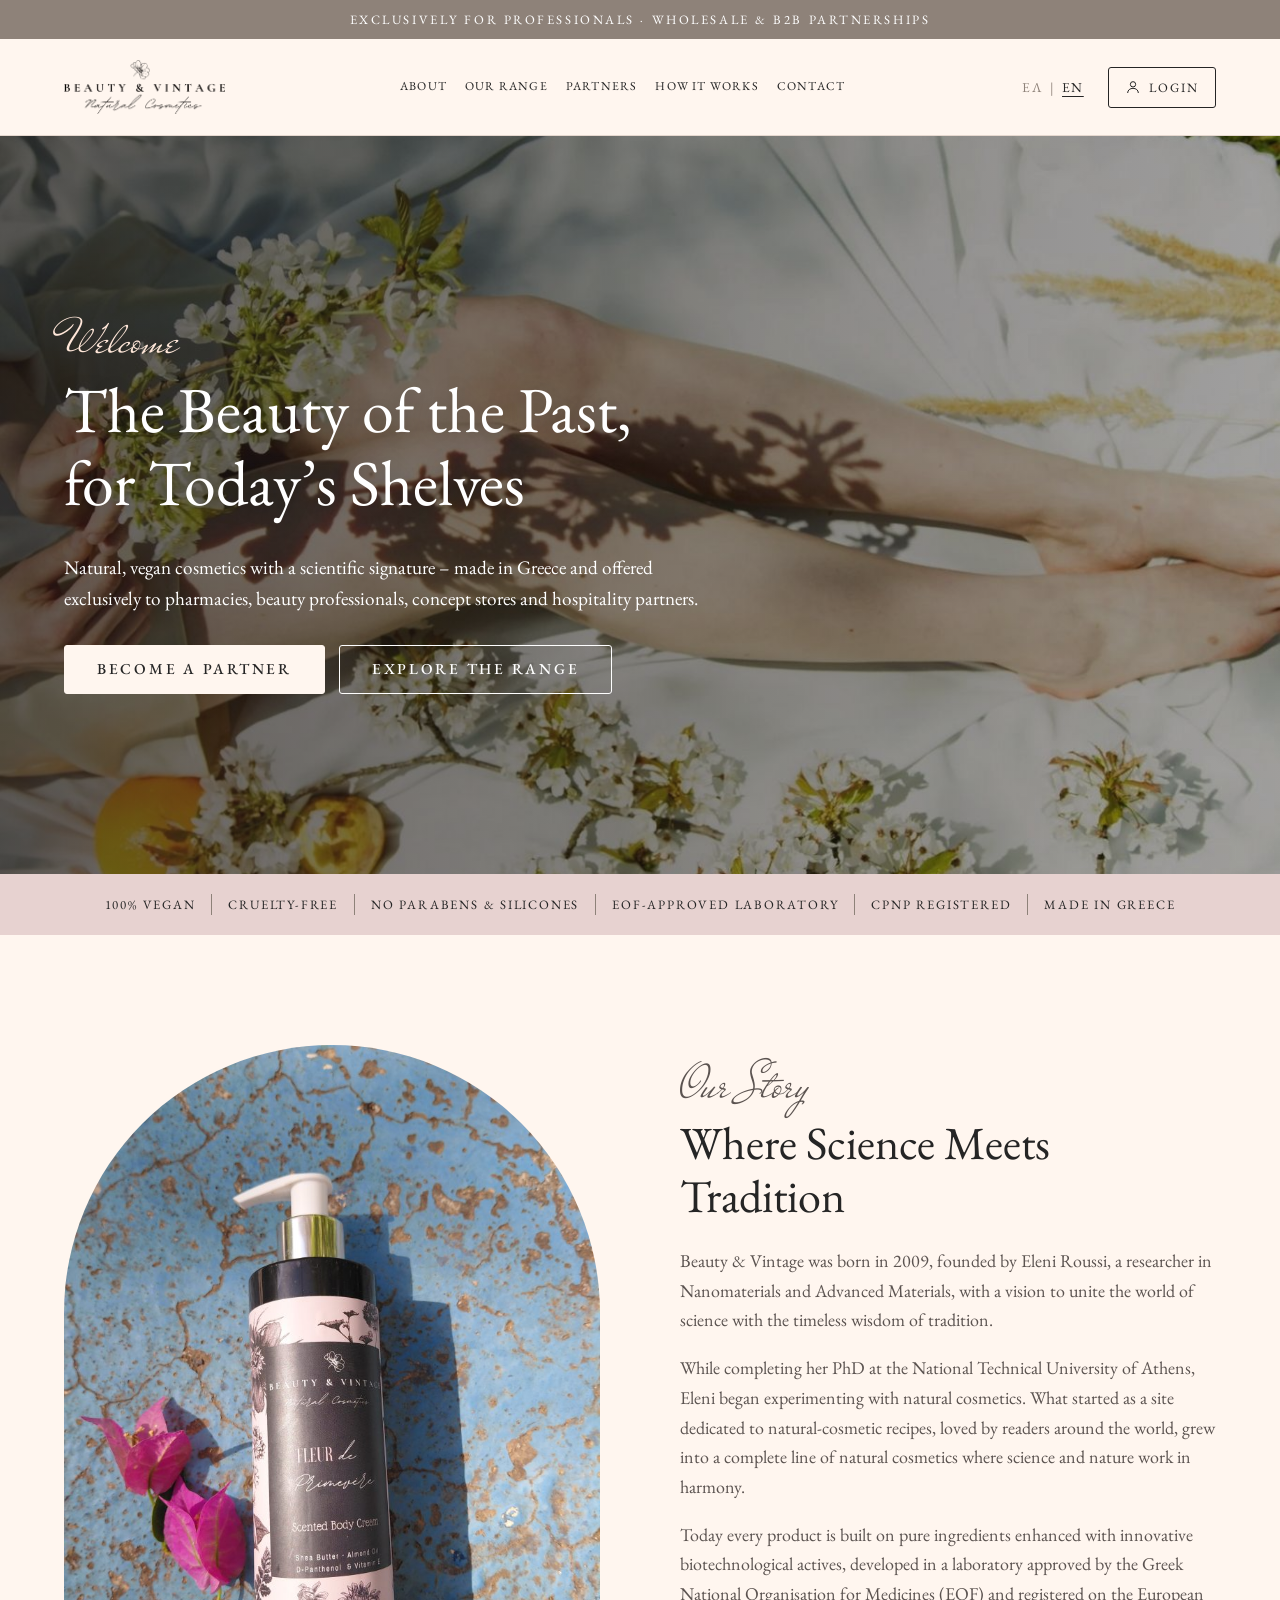
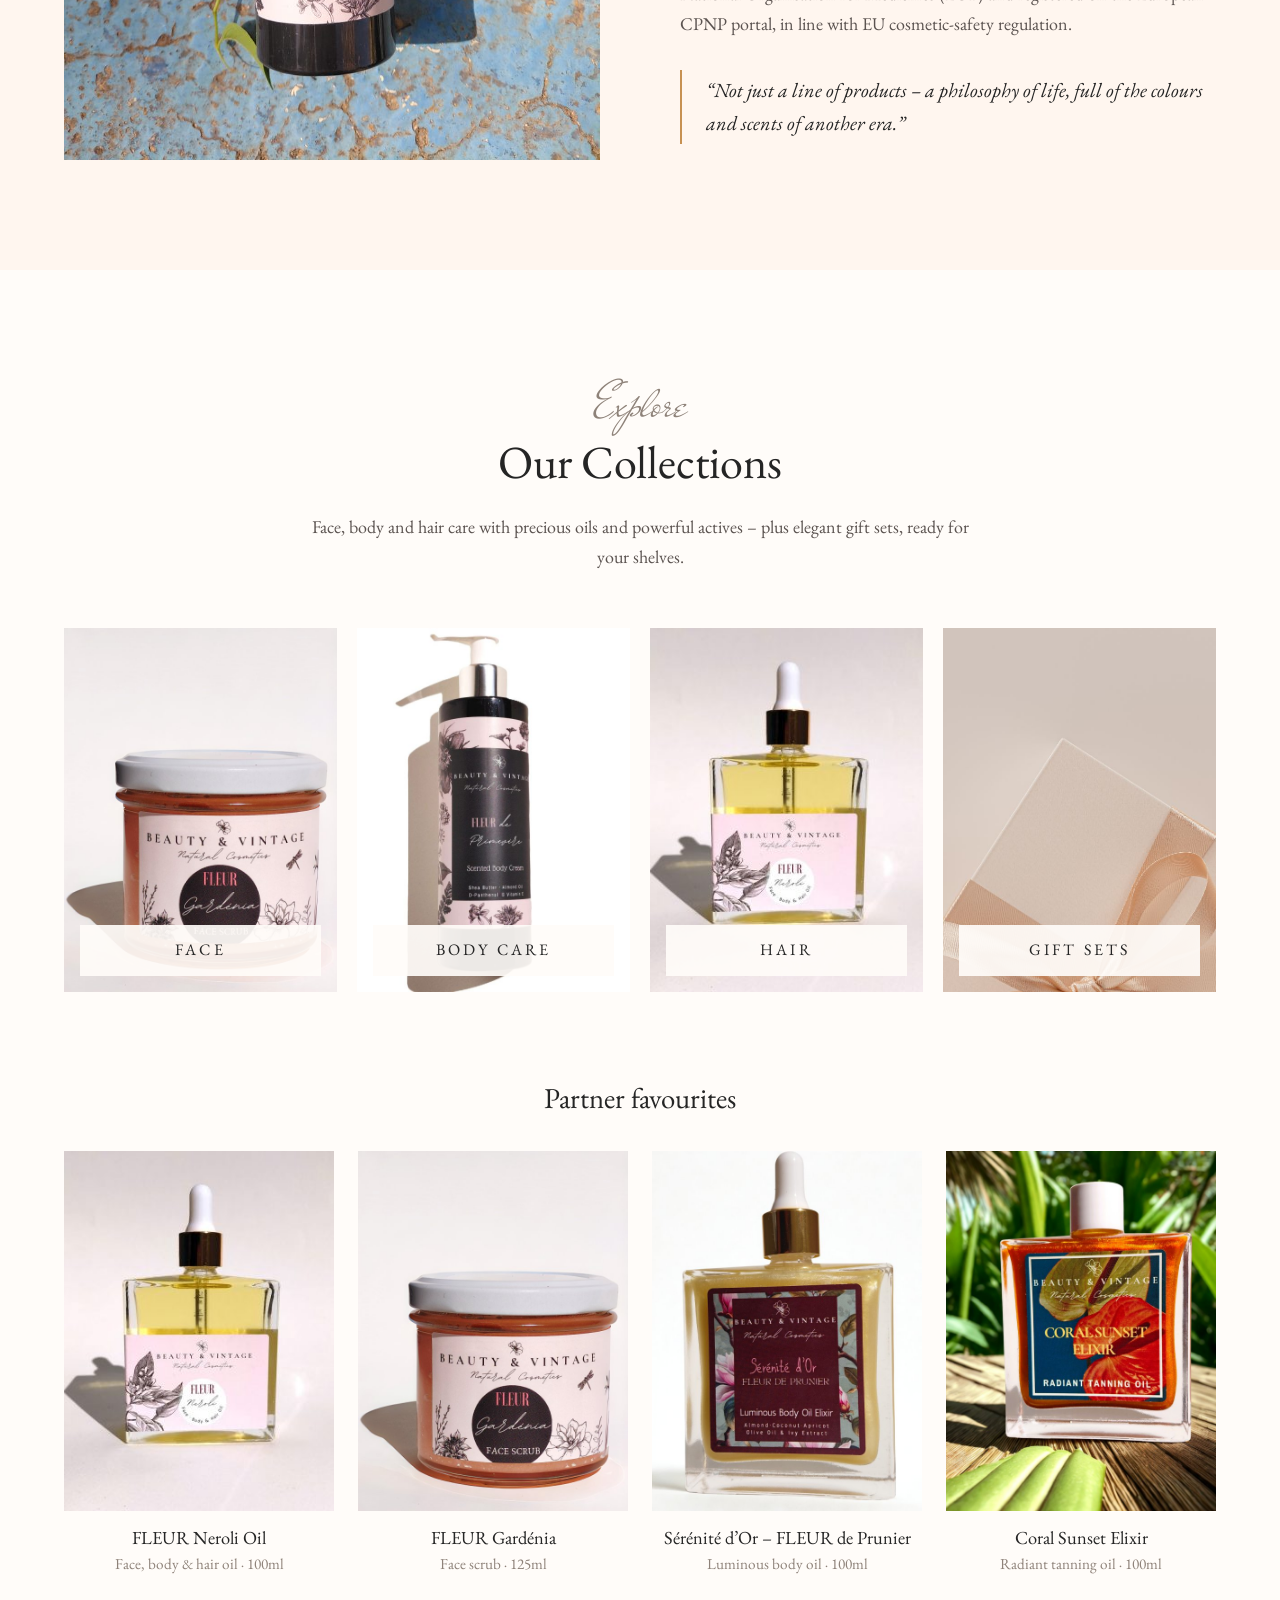
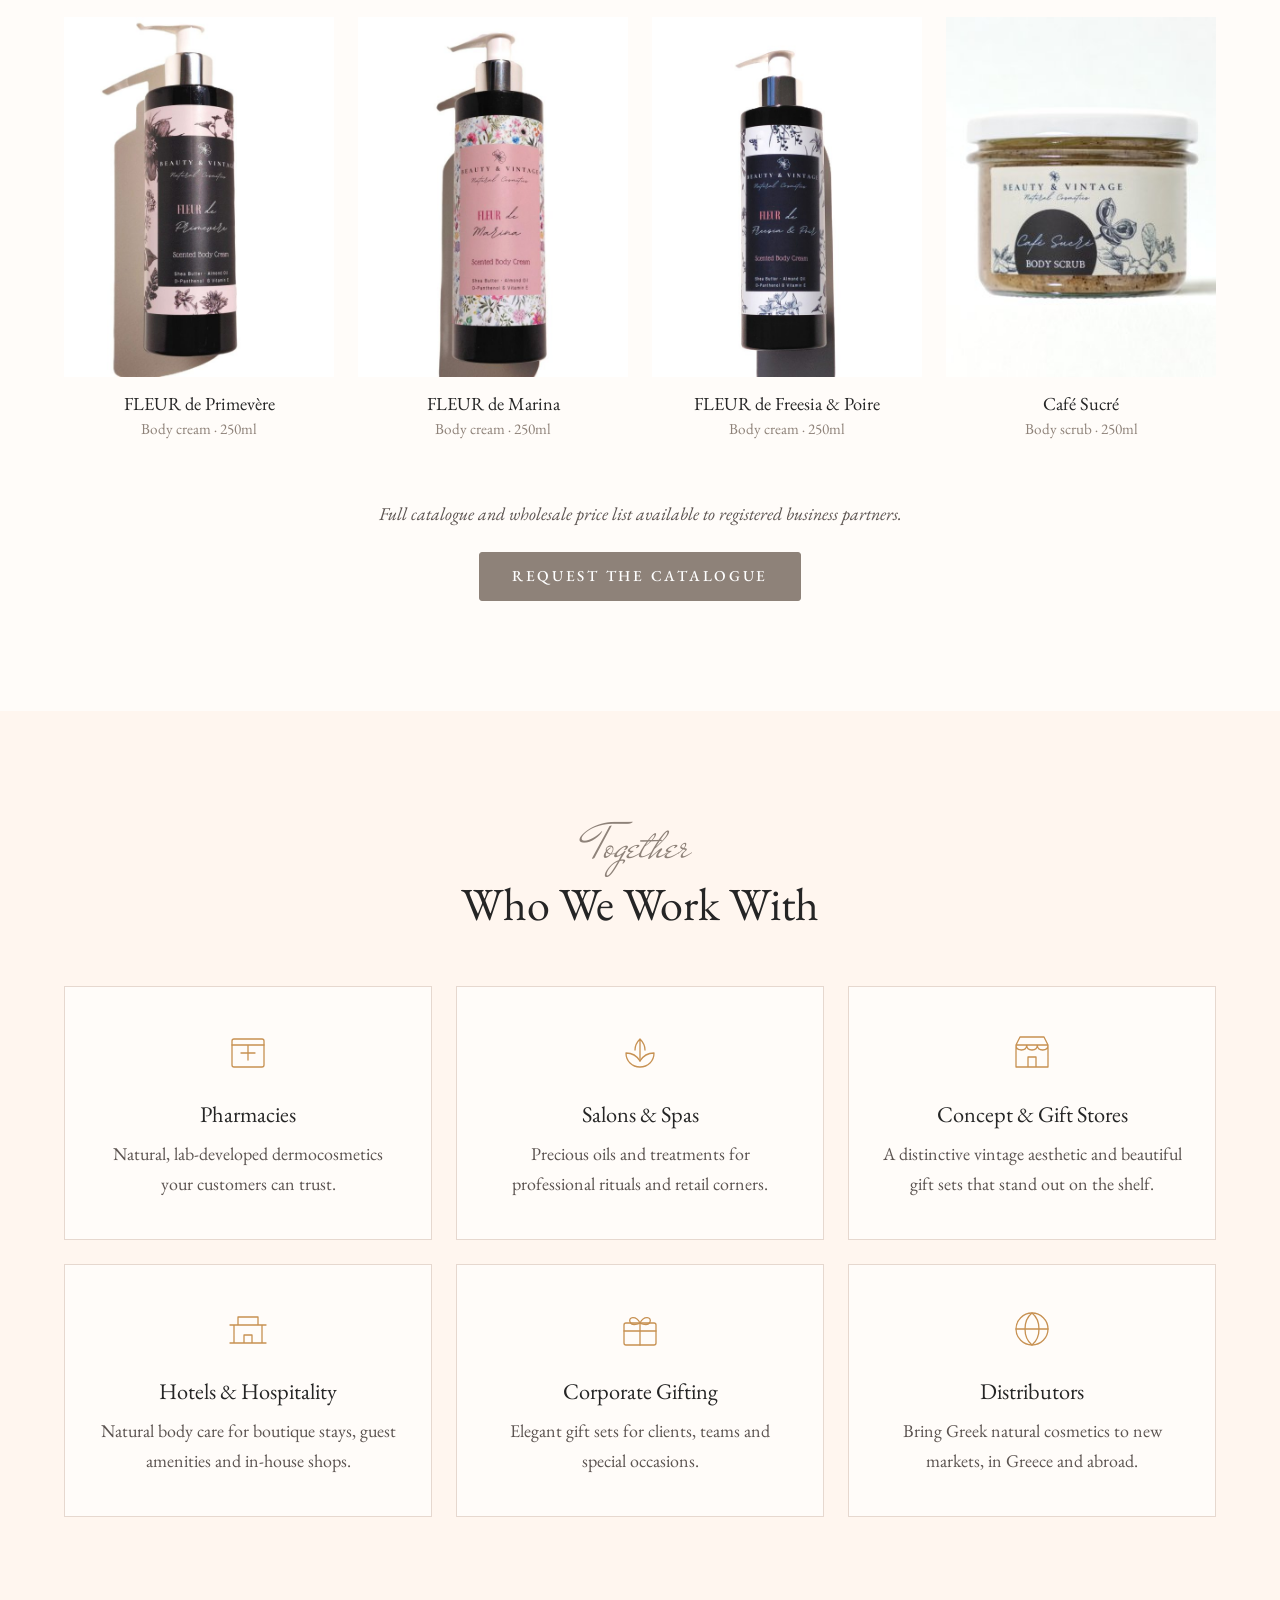
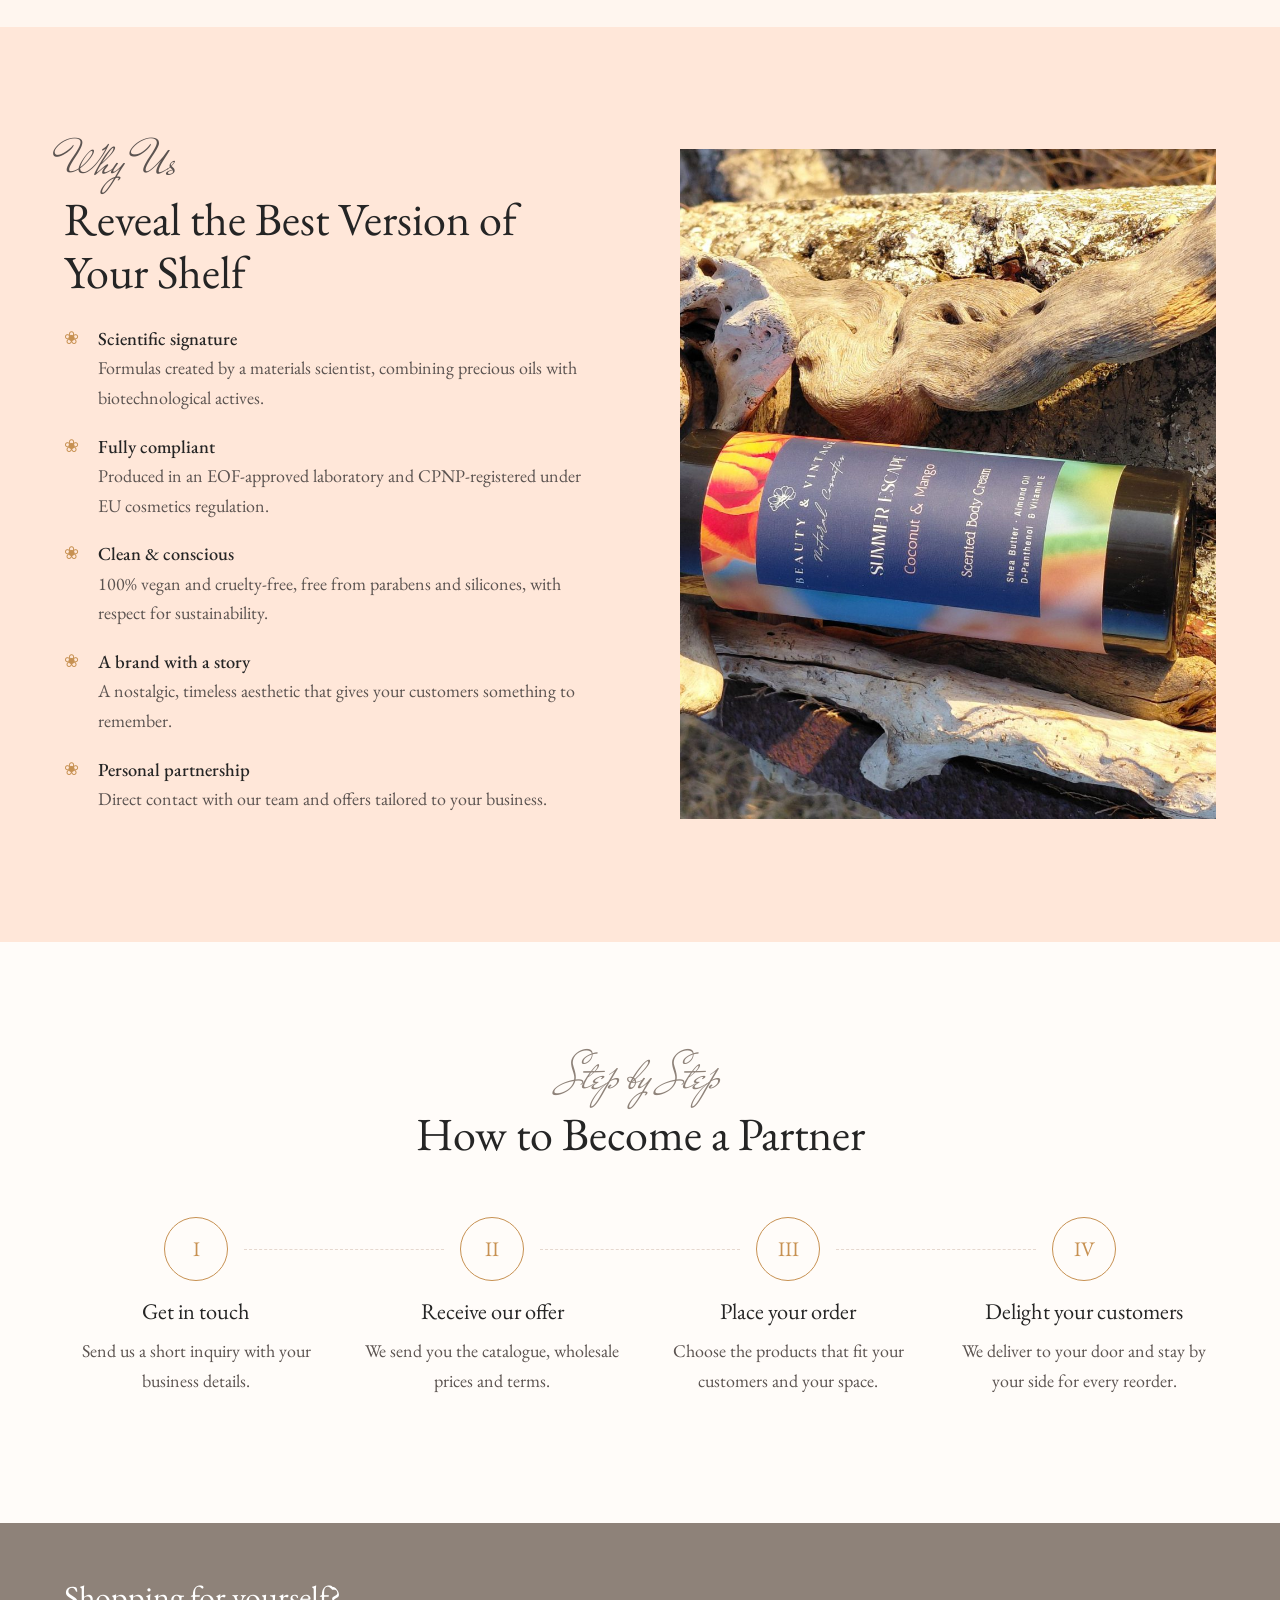
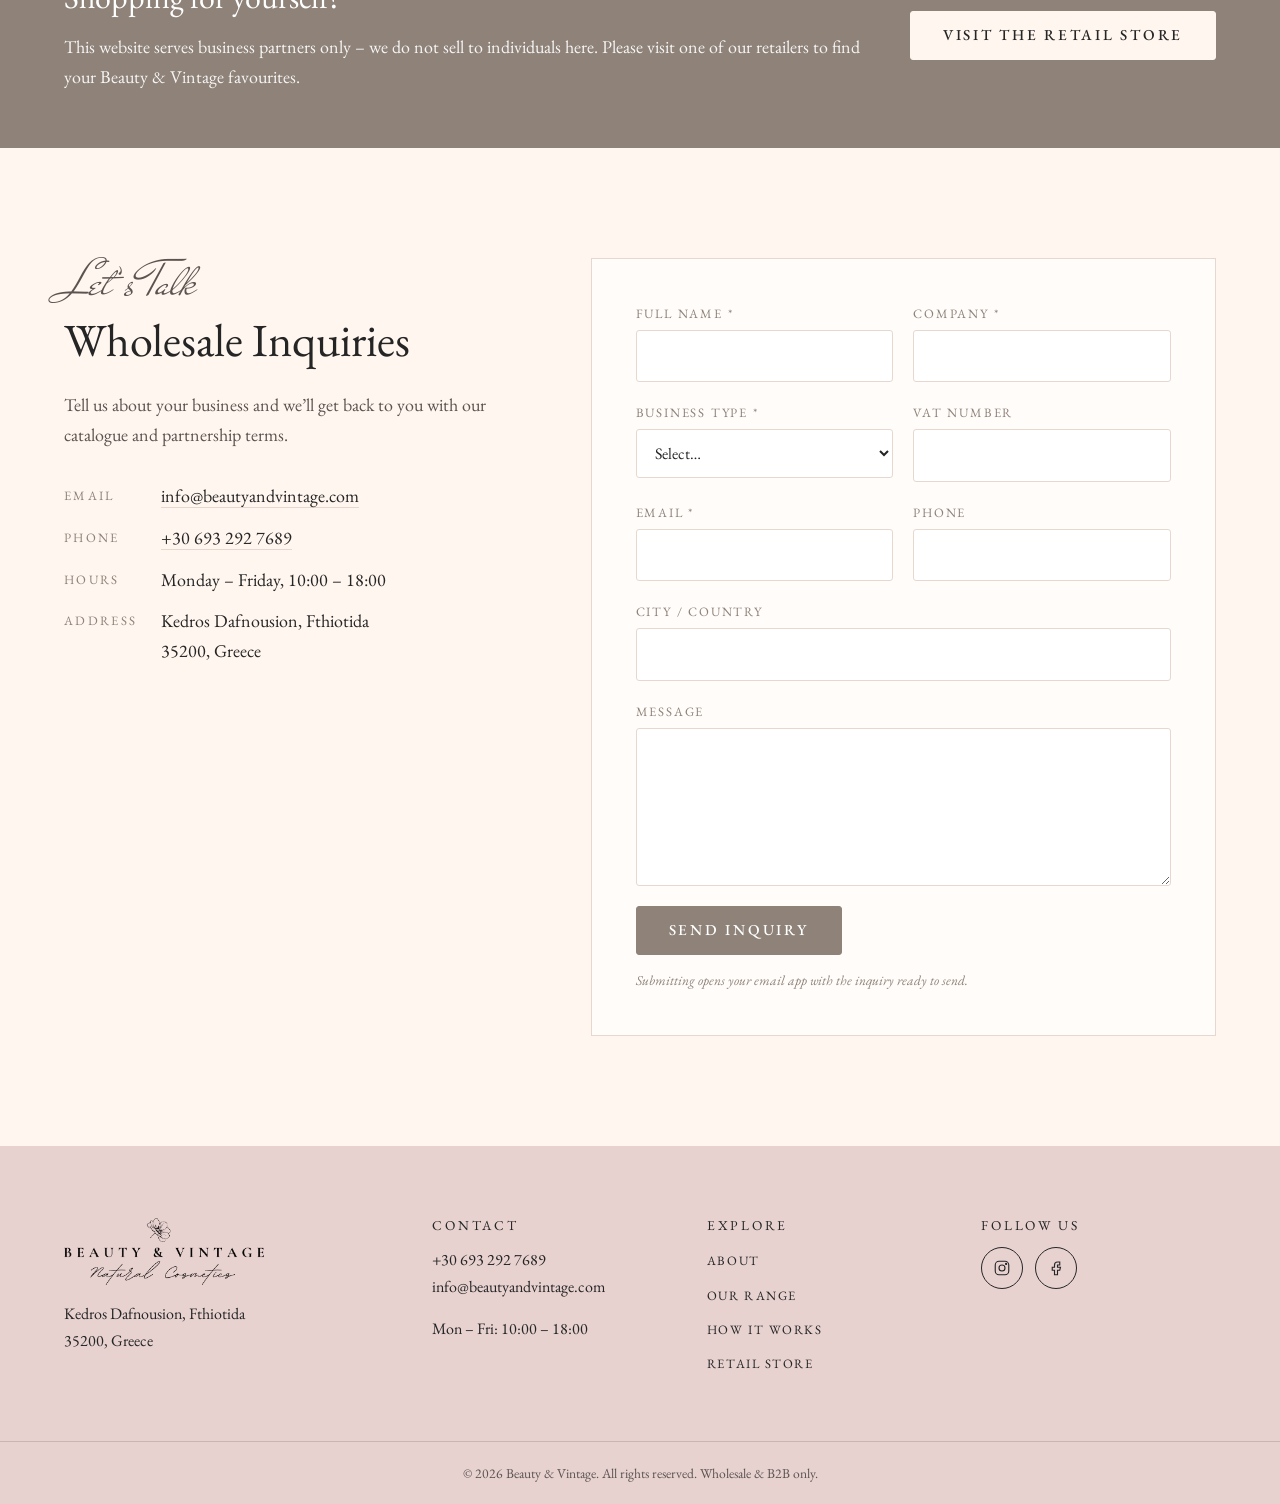
==== index.html @ 72f3f2eb "initial commit" ====
<!doctype html>
<html lang="en">
<head>
  <meta charset="utf-8">
  <meta name="viewport" content="width=device-width, initial-scale=1">
  <title>Beauty &amp; Vintage | Wholesale Natural Cosmetics</title>
  <meta name="description" content="Beauty & Vintage – natural, vegan cosmetics with a scientific signature, made in Greece. Wholesale and B2B partnerships for pharmacies, salons, spas, concept stores and hotels.">
  <meta property="og:title" content="Beauty & Vintage | Wholesale Natural Cosmetics">
  <meta property="og:description" content="Natural, vegan cosmetics made in Greece. Wholesale & B2B partnerships only.">
  <meta property="og:image" content="assets/img/hero.jpg">
  <meta property="og:type" content="website">
  <link rel="icon" type="image/png" href="assets/img/favicon.png">
  <link rel="preconnect" href="https://fonts.googleapis.com">
  <link rel="preconnect" href="https://fonts.gstatic.com" crossorigin>
  <link href="https://fonts.googleapis.com/css2?family=EB+Garamond:ital,wght@0,400..800;1,400..800&family=Mr+De+Haviland&display=swap" rel="stylesheet">
  <link rel="stylesheet" href="assets/css/style.css">
</head>
<body>

  <!-- Announcement bar -->
  <div class="topbar">
    <span lang="en">Exclusively for professionals &middot; Wholesale &amp; B2B partnerships</span>
    <span lang="el">Αποκλειστικά για επαγγελματίες &middot; Χονδρική &amp; B2B συνεργασίες</span>
  </div>

  <!-- Header -->
  <header class="header" id="top">
    <div class="header__inner container">
      <button class="nav-toggle" aria-label="Menu" aria-expanded="false" aria-controls="nav">
        <span></span><span></span><span></span>
      </button>

      <nav class="nav" id="nav">
        <a href="#about"><span lang="en">About</span><span lang="el">Η εταιρία</span></a>
        <a href="#range"><span lang="en">Our range</span><span lang="el">Προϊόντα</span></a>
        <a href="#partners"><span lang="en">Partners</span><span lang="el">Συνεργάτες</span></a>
        <a href="#how"><span lang="en">How it works</span><span lang="el">Διαδικασία</span></a>
        <a href="#contact"><span lang="en">Contact</span><span lang="el">Επικοινωνία</span></a>
      </nav>

      <a href="#top" class="logo" aria-label="Beauty &amp; Vintage – home">
        <img src="assets/img/logo.png" alt="Beauty &amp; Vintage – Natural Cosmetics" width="1314" height="441">
      </a>

      <div class="header__actions">
        <div class="lang-switch" role="group" aria-label="Language">
          <button type="button" data-set-lang="el">ΕΛ</button>
          <span aria-hidden="true">|</span>
          <button type="button" data-set-lang="en">EN</button>
        </div>
        <button type="button" class="login-btn" data-open-login>
          <svg viewBox="0 0 24 24" aria-hidden="true"><circle cx="12" cy="8" r="4"/><path d="M4 21c0-4.4 3.6-7 8-7s8 2.6 8 7"/></svg>
          <span lang="en">Login</span><span lang="el">Σύνδεση</span>
        </button>
      </div>
    </div>
  </header>

  <main>

    <!-- Hero -->
    <section class="hero">
      <div class="hero__content container">
        <p class="script">Welcome</p>
        <h1>
          <span lang="en">The Beauty of the Past,<br>for Today&rsquo;s Shelves</span>
          <span lang="el">Η Ομορφιά του Παρελθόντος<br>στα Ράφια του Σήμερα</span>
        </h1>
        <p class="hero__lead">
          <span lang="en">Natural, vegan cosmetics with a scientific signature &ndash; made in Greece and offered exclusively to pharmacies, beauty professionals, concept stores and hospitality partners.</span>
          <span lang="el">Φυσικά, vegan καλλυντικά με επιστημονική υπογραφή &ndash; φτιαγμένα στην Ελλάδα και διαθέσιμα αποκλειστικά σε φαρμακεία, επαγγελματίες ομορφιάς, concept stores και ξενοδοχειακές μονάδες.</span>
        </p>
        <div class="hero__ctas">
          <a href="#contact" class="btn btn--light"><span lang="en">Become a partner</span><span lang="el">Γίνετε συνεργάτης</span></a>
          <a href="#range" class="btn btn--ghost-light"><span lang="en">Explore the range</span><span lang="el">Δείτε τη σειρά</span></a>
        </div>
      </div>
    </section>

    <!-- Values strip -->
    <section class="values" aria-label="Product values">
      <ul class="values__list container">
        <li><span lang="en">100% Vegan</span><span lang="el">100% Vegan</span></li>
        <li><span lang="en">Cruelty-free</span><span lang="el">Cruelty-free</span></li>
        <li><span lang="en">No parabens &amp; silicones</span><span lang="el">Χωρίς parabens &amp; σιλικόνες</span></li>
        <li><span lang="en">EOF-approved laboratory</span><span lang="el">Εργαστήριο εγκεκριμένο από τον ΕΟΦ</span></li>
        <li><span lang="en">CPNP registered</span><span lang="el">Καταχωρημένα στο CPNP</span></li>
        <li><span lang="en">Made in Greece</span><span lang="el">Made in Greece</span></li>
      </ul>
    </section>

    <!-- About -->
    <section class="about section" id="about">
      <div class="container split">
        <figure class="split__media arch">
          <img src="assets/img/lifestyle1.jpg" alt="Beauty &amp; Vintage products" loading="lazy" width="768" height="1024">
        </figure>
        <div class="split__text">
          <p class="script">Our Story</p>
          <h2>
            <span lang="en">Where Science Meets Tradition</span>
            <span lang="el">Εκεί που η Επιστήμη Συναντά την Παράδοση</span>
          </h2>
          <div lang="en">
            <p>Beauty &amp; Vintage was born in 2009, founded by Eleni Roussi, a researcher in Nanomaterials and Advanced Materials, with a vision to unite the world of science with the timeless wisdom of tradition.</p>
            <p>While completing her PhD at the National Technical University of Athens, Eleni began experimenting with natural cosmetics. What started as a site dedicated to natural-cosmetic recipes, loved by readers around the world, grew into a complete line of natural cosmetics where science and nature work in harmony.</p>
            <p>Today every product is built on pure ingredients enhanced with innovative biotechnological actives, developed in a laboratory approved by the Greek National Organisation for Medicines (EOF) and registered on the European CPNP portal, in line with EU cosmetic-safety regulation.</p>
          </div>
          <div lang="el">
            <p>Το Beauty and Vintage γεννήθηκε το 2009 από την Ελένη Ρούσση, ερευνήτρια στον τομέα των Νανοϋλικών και Προηγμένων Υλικών, με όραμα να ενώσει τον κόσμο της επιστήμης με τη διαχρονική σοφία της παράδοσης.</p>
            <p>Καθώς ολοκλήρωνε το διδακτορικό της στο Εθνικό Μετσόβιο Πολυτεχνείο, η Ελένη άρχισε να πειραματίζεται με την παρασκευή φυσικών καλλυντικών. Ένα site αφιερωμένο σε συνταγές φυσικών καλλυντικών, που αγαπήθηκε από κοινό σε όλο τον κόσμο, εξελίχθηκε σε μια ολοκληρωμένη σειρά όπου η επιστήμη και η φύση συνεργάζονται αρμονικά.</p>
            <p>Σήμερα κάθε προϊόν βασίζεται σε αγνά συστατικά, ενισχυμένα με καινοτόμα βιοτεχνολογικά ενεργά συστατικά, αναπτύσσεται σε εργαστήριο εγκεκριμένο από τον ΕΟΦ και είναι καταχωρημένο στην ευρωπαϊκή πλατφόρμα CPNP, σύμφωνα με την ευρωπαϊκή νομοθεσία για την ασφάλεια των καλλυντικών.</p>
          </div>
          <blockquote>
            <span lang="en">&ldquo;Not just a line of products &ndash; a philosophy of life, full of the colours and scents of another era.&rdquo;</span>
            <span lang="el">&laquo;Δεν είναι απλώς μια σειρά προϊόντων. Είναι μια φιλοσοφία ζωής, γεμάτη από χρώματα και αρώματα μιας άλλης εποχής.&raquo;</span>
          </blockquote>
        </div>
      </div>
    </section>

    <!-- Range -->
    <section class="range section section--tint" id="range">
      <div class="container">
        <header class="section__head">
          <p class="script">Explore</p>
          <h2><span lang="en">Our Collections</span><span lang="el">Οι Συλλογές μας</span></h2>
          <p><span lang="en">Face, body and hair care with precious oils and powerful actives &ndash; plus elegant gift sets, ready for your shelves.</span><span lang="el">Περιποίηση για πρόσωπο, σώμα και μαλλιά με πολύτιμα έλαια και ισχυρά ενεργά συστατικά &ndash; καθώς και κομψά σετ δώρου, έτοιμα για τα ράφια σας.</span></p>
        </header>

        <div class="cats">
          <article class="cat">
            <img src="assets/img/p-gardenia.jpg" alt="" loading="lazy" width="600" height="800">
            <div class="cat__label"><span lang="en">Face</span><span lang="el">Πρόσωπο</span></div>
          </article>
          <article class="cat">
            <img src="assets/img/p-primevere.jpg" alt="" loading="lazy" width="600" height="800">
            <div class="cat__label"><span lang="en">Body Care</span><span lang="el">Σώμα</span></div>
          </article>
          <article class="cat">
            <img src="assets/img/p-neroli.jpg" alt="" loading="lazy" width="300" height="400">
            <div class="cat__label"><span lang="en">Hair</span><span lang="el">Μαλλιά</span></div>
          </article>
          <article class="cat">
            <img src="assets/img/feature.jpg" alt="" loading="lazy" width="591" height="1063">
            <div class="cat__label"><span lang="en">Gift Sets</span><span lang="el">Σετ Δώρων</span></div>
          </article>
        </div>

        <h3 class="subhead"><span lang="en">Partner favourites</span><span lang="el">Αγαπημένα των συνεργατών μας</span></h3>
        <div class="products">
          <article class="product">
            <img src="assets/img/p-neroli.jpg" alt="FLEUR Neroli Oil" loading="lazy" width="300" height="400">
            <h4>FLEUR Neroli Oil</h4>
            <p><span lang="en">Face, body &amp; hair oil &middot; 100ml</span><span lang="el">Έλαιο προσώπου, σώματος &amp; μαλλιών &middot; 100ml</span></p>
          </article>
          <article class="product">
            <img src="assets/img/p-gardenia.jpg" alt="FLEUR Gardénia Face Scrub" loading="lazy" width="600" height="800">
            <h4>FLEUR Gardénia</h4>
            <p><span lang="en">Face scrub &middot; 125ml</span><span lang="el">Απολέπιση προσώπου &middot; 125ml</span></p>
          </article>
          <article class="product">
            <img src="assets/img/p-prunier.jpg" alt="Sérénité d’Or – FLEUR de Prunier Luminous Body Oil" loading="lazy" width="600" height="800">
            <h4>Sérénité d&rsquo;Or &ndash; FLEUR de Prunier</h4>
            <p><span lang="en">Luminous body oil &middot; 100ml</span><span lang="el">Λαδάκι λάμψης σώματος &middot; 100ml</span></p>
          </article>
          <article class="product">
            <img src="assets/img/p-coral.jpg" alt="Coral Sunset Elixir Radiant Tanning Oil" loading="lazy" width="600" height="800">
            <h4>Coral Sunset Elixir</h4>
            <p><span lang="en">Radiant tanning oil &middot; 100ml</span><span lang="el">Λάδι μαυρίσματος &middot; 100ml</span></p>
          </article>
          <article class="product">
            <img src="assets/img/p-primevere.jpg" alt="FLEUR de Primevère Body Cream" loading="lazy" width="600" height="800">
            <h4>FLEUR de Primevère</h4>
            <p><span lang="en">Body cream &middot; 250ml</span><span lang="el">Κρέμα σώματος &middot; 250ml</span></p>
          </article>
          <article class="product">
            <img src="assets/img/p-marina.jpg" alt="FLEUR de Marina Body Cream" loading="lazy" width="600" height="800">
            <h4>FLEUR de Marina</h4>
            <p><span lang="en">Body cream &middot; 250ml</span><span lang="el">Κρέμα σώματος &middot; 250ml</span></p>
          </article>
          <article class="product">
            <img src="assets/img/p-freesia.jpg" alt="FLEUR de Freesia &amp; Poire Body Cream" loading="lazy" width="600" height="800">
            <h4>FLEUR de Freesia &amp; Poire</h4>
            <p><span lang="en">Body cream &middot; 250ml</span><span lang="el">Κρέμα σώματος &middot; 250ml</span></p>
          </article>
          <article class="product">
            <img src="assets/img/p-cafe.jpg" alt="Café Sucré Body Scrub" loading="lazy" width="300" height="400">
            <h4>Café Sucré</h4>
            <p><span lang="en">Body scrub &middot; 250ml</span><span lang="el">Απολέπιση σώματος &middot; 250ml</span></p>
          </article>
        </div>
        <p class="range__note">
          <span lang="en">Full catalogue and wholesale price list available to registered business partners.</span>
          <span lang="el">Ο πλήρης κατάλογος και ο τιμοκατάλογος χονδρικής είναι διαθέσιμοι στους εγγεγραμμένους επαγγελματίες συνεργάτες.</span>
        </p>
        <div class="center"><a href="#contact" class="btn"><span lang="en">Request the catalogue</span><span lang="el">Ζητήστε τον κατάλογο</span></a></div>
      </div>
    </section>

    <!-- Partners -->
    <section class="partners section" id="partners">
      <div class="container">
        <header class="section__head">
          <p class="script">Together</p>
          <h2><span lang="en">Who We Work With</span><span lang="el">Με Ποιους Συνεργαζόμαστε</span></h2>
        </header>
        <div class="cards">
          <article class="card">
            <svg class="card__icon" viewBox="0 0 48 48" aria-hidden="true"><rect x="8" y="12" width="32" height="28" rx="2"/><path d="M24 19v14M17 26h14M8 18h32"/></svg>
            <h3><span lang="en">Pharmacies</span><span lang="el">Φαρμακεία</span></h3>
            <p><span lang="en">Natural, lab-developed dermocosmetics your customers can trust.</span><span lang="el">Φυσικά, εργαστηριακά ανεπτυγμένα καλλυντικά που εμπιστεύονται οι πελάτες σας.</span></p>
          </article>
          <article class="card">
            <svg class="card__icon" viewBox="0 0 48 48" aria-hidden="true"><path d="M24 40c-8 0-14-6-14-14 6 0 11 3 14 8 3-5 8-8 14-8 0 8-6 14-14 14z"/><path d="M24 34c0-8 0-14 0-22M24 12c-3 3-5 7-5 11M24 12c3 3 5 7 5 11"/></svg>
            <h3><span lang="en">Salons &amp; Spas</span><span lang="el">Κομμωτήρια &amp; Spa</span></h3>
            <p><span lang="en">Precious oils and treatments for professional rituals and retail corners.</span><span lang="el">Πολύτιμα έλαια και προϊόντα για επαγγελματικές θεραπείες και γωνιές λιανικής.</span></p>
          </article>
          <article class="card">
            <svg class="card__icon" viewBox="0 0 48 48" aria-hidden="true"><path d="M8 18l4-8h24l4 8M8 18h32v22H8zM8 18c0 3 2 5 5.3 5S18.7 21 18.7 18c0 3 2 5 5.3 5s5.3-2 5.3-5c0 3 2 5 5.4 5S40 21 40 18M20 40V30h8v10"/></svg>
            <h3><span lang="en">Concept &amp; Gift Stores</span><span lang="el">Concept &amp; Gift Stores</span></h3>
            <p><span lang="en">A distinctive vintage aesthetic and beautiful gift sets that stand out on the shelf.</span><span lang="el">Ξεχωριστή vintage αισθητική και όμορφα σετ δώρου που ξεχωρίζουν στο ράφι.</span></p>
          </article>
          <article class="card">
            <svg class="card__icon" viewBox="0 0 48 48" aria-hidden="true"><path d="M6 38h36M10 38V20h28v18M6 20h36M14 20V12h20v8M20 38v-8h8v8"/></svg>
            <h3><span lang="en">Hotels &amp; Hospitality</span><span lang="el">Ξενοδοχεία &amp; Φιλοξενία</span></h3>
            <p><span lang="en">Natural body care for boutique stays, guest amenities and in-house shops.</span><span lang="el">Φυσική περιποίηση για boutique καταλύματα, amenities επισκεπτών και καταστήματα.</span></p>
          </article>
          <article class="card">
            <svg class="card__icon" viewBox="0 0 48 48" aria-hidden="true"><rect x="8" y="18" width="32" height="22" rx="2"/><path d="M8 26h32M24 18v22M24 18c-4-8-12-6-10-1s10 1 10 1zM24 18c4-8 12-6 10-1s-10 1-10 1z"/></svg>
            <h3><span lang="en">Corporate Gifting</span><span lang="el">Εταιρικά Δώρα</span></h3>
            <p><span lang="en">Elegant gift sets for clients, teams and special occasions.</span><span lang="el">Κομψά σετ δώρου για πελάτες, ομάδες και ξεχωριστές περιστάσεις.</span></p>
          </article>
          <article class="card">
            <svg class="card__icon" viewBox="0 0 48 48" aria-hidden="true"><circle cx="24" cy="24" r="16"/><path d="M8 24h32M24 8c5 4 7 10 7 16s-2 12-7 16c-5-4-7-10-7-16s2-12 7-16z"/></svg>
            <h3><span lang="en">Distributors</span><span lang="el">Διανομείς</span></h3>
            <p><span lang="en">Bring Greek natural cosmetics to new markets, in Greece and abroad.</span><span lang="el">Φέρτε τα ελληνικά φυσικά καλλυντικά σε νέες αγορές, στην Ελλάδα και το εξωτερικό.</span></p>
          </article>
        </div>
      </div>
    </section>

    <!-- Why us -->
    <section class="why section section--photo">
      <div class="container split split--reverse">
        <figure class="split__media">
          <img src="assets/img/lifestyle2.jpg" alt="Summer Escape scented body cream on driftwood" loading="lazy" width="1600" height="1200">
        </figure>
        <div class="split__text">
          <p class="script">Why Us</p>
          <h2><span lang="en">Reveal the Best Version of Your Shelf</span><span lang="el">Αναδείξτε την Καλύτερη Εκδοχή του Ραφιού σας</span></h2>
          <ul class="checklist">
            <li>
              <strong><span lang="en">Scientific signature</span><span lang="el">Επιστημονική υπογραφή</span></strong>
              <span lang="en">Formulas created by a materials scientist, combining precious oils with biotechnological actives.</span>
              <span lang="el">Φόρμουλες από ερευνήτρια επιστήμης υλικών, που συνδυάζουν πολύτιμα έλαια με βιοτεχνολογικά ενεργά.</span>
            </li>
            <li>
              <strong><span lang="en">Fully compliant</span><span lang="el">Πλήρης συμμόρφωση</span></strong>
              <span lang="en">Produced in an EOF-approved laboratory and CPNP-registered under EU cosmetics regulation.</span>
              <span lang="el">Παραγωγή σε εργαστήριο εγκεκριμένο από τον ΕΟΦ, με καταχώριση στο CPNP σύμφωνα με την ευρωπαϊκή νομοθεσία.</span>
            </li>
            <li>
              <strong><span lang="en">Clean &amp; conscious</span><span lang="el">Καθαρές &amp; συνειδητές φόρμουλες</span></strong>
              <span lang="en">100% vegan and cruelty-free, free from parabens and silicones, with respect for sustainability.</span>
              <span lang="el">100% vegan και cruelty-free, χωρίς parabens και σιλικόνες, με σεβασμό στη βιωσιμότητα.</span>
            </li>
            <li>
              <strong><span lang="en">A brand with a story</span><span lang="el">Ένα brand με ιστορία</span></strong>
              <span lang="en">A nostalgic, timeless aesthetic that gives your customers something to remember.</span>
              <span lang="el">Μια νοσταλγική, διαχρονική αισθητική που χαρίζει στους πελάτες σας μια εμπειρία να θυμούνται.</span>
            </li>
            <li>
              <strong><span lang="en">Personal partnership</span><span lang="el">Προσωπική συνεργασία</span></strong>
              <span lang="en">Direct contact with our team and offers tailored to your business.</span>
              <span lang="el">Άμεση επικοινωνία με την ομάδα μας και προτάσεις προσαρμοσμένες στην επιχείρησή σας.</span>
            </li>
          </ul>
        </div>
      </div>
    </section>

    <!-- How it works -->
    <section class="how section section--tint" id="how">
      <div class="container">
        <header class="section__head">
          <p class="script">Step by Step</p>
          <h2><span lang="en">How to Become a Partner</span><span lang="el">Πώς να Γίνετε Συνεργάτης</span></h2>
        </header>
        <ol class="steps">
          <li>
            <span class="steps__num">I</span>
            <h3><span lang="en">Get in touch</span><span lang="el">Επικοινωνήστε</span></h3>
            <p><span lang="en">Send us a short inquiry with your business details.</span><span lang="el">Στείλτε μας ένα σύντομο αίτημα με τα στοιχεία της επιχείρησής σας.</span></p>
          </li>
          <li>
            <span class="steps__num">II</span>
            <h3><span lang="en">Receive our offer</span><span lang="el">Λάβετε την πρότασή μας</span></h3>
            <p><span lang="en">We send you the catalogue, wholesale prices and terms.</span><span lang="el">Σας αποστέλλουμε κατάλογο, τιμές χονδρικής και όρους συνεργασίας.</span></p>
          </li>
          <li>
            <span class="steps__num">III</span>
            <h3><span lang="en">Place your order</span><span lang="el">Κάντε την παραγγελία σας</span></h3>
            <p><span lang="en">Choose the products that fit your customers and your space.</span><span lang="el">Επιλέξτε τα προϊόντα που ταιριάζουν στους πελάτες και στον χώρο σας.</span></p>
          </li>
          <li>
            <span class="steps__num">IV</span>
            <h3><span lang="en">Delight your customers</span><span lang="el">Χαρίστε μια εμπειρία</span></h3>
            <p><span lang="en">We deliver to your door and stay by your side for every reorder.</span><span lang="el">Παραδίδουμε στον χώρο σας και είμαστε δίπλα σας σε κάθε νέα παραγγελία.</span></p>
          </li>
        </ol>
      </div>
    </section>

    <!-- Consumer notice -->
    <section class="notice-band">
      <div class="container notice-band__inner">
        <div>
          <h2><span lang="en">Shopping for yourself?</span><span lang="el">Αγοράζετε για εσάς;</span></h2>
          <p><span lang="en">This website serves business partners only &ndash; we do not sell to individuals here. Please visit one of our retailers to find your Beauty &amp; Vintage favourites.</span><span lang="el">Η ιστοσελίδα αυτή απευθύνεται μόνο σε επαγγελματίες &ndash; δεν πραγματοποιούμε πωλήσεις σε ιδιώτες. Επισκεφθείτε ένα από τα σημεία πώλησής μας για να βρείτε τα αγαπημένα σας Beauty &amp; Vintage.</span></p>
        </div>
        <a href="https://beautyandvintage.com/" class="btn btn--light" target="_blank" rel="noopener"><span lang="en">Visit the retail store</span><span lang="el">Μετάβαση στο κατάστημα</span></a>
      </div>
    </section>

    <!-- Contact -->
    <section class="contact section" id="contact">
      <div class="container contact__grid">
        <div class="contact__info">
          <p class="script">Let&rsquo;s Talk</p>
          <h2><span lang="en">Wholesale Inquiries</span><span lang="el">Αιτήματα Χονδρικής</span></h2>
          <p><span lang="en">Tell us about your business and we&rsquo;ll get back to you with our catalogue and partnership terms.</span><span lang="el">Πείτε μας για την επιχείρησή σας και θα επικοινωνήσουμε μαζί σας με τον κατάλογο και τους όρους συνεργασίας.</span></p>
          <dl class="contact__list">
            <dt><span lang="en">Email</span><span lang="el">Email</span></dt>
            <dd><a href="mailto:info@beautyandvintage.com">info@beautyandvintage.com</a></dd>
            <dt><span lang="en">Phone</span><span lang="el">Τηλέφωνο</span></dt>
            <dd><a href="tel:+306932927689">+30 693 292 7689</a></dd>
            <dt><span lang="en">Hours</span><span lang="el">Ωράριο</span></dt>
            <dd><span lang="en">Monday &ndash; Friday, 10:00 &ndash; 18:00</span><span lang="el">Δευτέρα &ndash; Παρασκευή, 10:00 &ndash; 18:00</span></dd>
            <dt><span lang="en">Address</span><span lang="el">Διεύθυνση</span></dt>
            <dd><span lang="en">Kedros Dafnousion, Fthiotida<br>35200, Greece</span><span lang="el">Κέδρος Δαφνουσίων, Φθιώτιδα<br>Τ.Κ. 35200</span></dd>
          </dl>
        </div>

        <form class="form" id="inquiry-form" novalidate>
          <div class="form__row">
            <label><span lang="en">Full name *</span><span lang="el">Ονοματεπώνυμο *</span>
              <input type="text" name="name" required autocomplete="name">
            </label>
            <label><span lang="en">Company *</span><span lang="el">Επωνυμία επιχείρησης *</span>
              <input type="text" name="company" required autocomplete="organization">
            </label>
          </div>
          <div class="form__row">
            <label><span lang="en">Business type *</span><span lang="el">Είδος επιχείρησης *</span>
              <select name="type" required>
                <option value="" data-en="Select…" data-el="Επιλέξτε…"></option>
                <option data-en="Pharmacy" data-el="Φαρμακείο"></option>
                <option data-en="Beauty salon / Spa" data-el="Κομμωτήριο / Spa"></option>
                <option data-en="Concept / Gift store" data-el="Concept / Gift store"></option>
                <option data-en="Hotel / Hospitality" data-el="Ξενοδοχείο / Φιλοξενία"></option>
                <option data-en="Corporate gifting" data-el="Εταιρικά δώρα"></option>
                <option data-en="Distributor" data-el="Διανομέας"></option>
                <option data-en="Other" data-el="Άλλο"></option>
              </select>
            </label>
            <label><span lang="en">VAT number</span><span lang="el">ΑΦΜ</span>
              <input type="text" name="vat">
            </label>
          </div>
          <div class="form__row">
            <label><span lang="en">Email *</span><span lang="el">Email *</span>
              <input type="email" name="email" required autocomplete="email">
            </label>
            <label><span lang="en">Phone</span><span lang="el">Τηλέφωνο</span>
              <input type="tel" name="phone" autocomplete="tel">
            </label>
          </div>
          <label><span lang="en">City / Country</span><span lang="el">Πόλη / Χώρα</span>
            <input type="text" name="location" autocomplete="address-level2">
          </label>
          <label><span lang="en">Message</span><span lang="el">Μήνυμα</span>
            <textarea name="message" rows="5"></textarea>
          </label>
          <p class="form__error" role="alert" hidden>
            <span lang="en">Please fill in all required fields with a valid email.</span>
            <span lang="el">Παρακαλούμε συμπληρώστε όλα τα υποχρεωτικά πεδία με έγκυρο email.</span>
          </p>
          <button type="submit" class="btn"><span lang="en">Send inquiry</span><span lang="el">Αποστολή αιτήματος</span></button>
          <p class="form__hint"><span lang="en">Submitting opens your email app with the inquiry ready to send.</span><span lang="el">Με την υποβολή ανοίγει η εφαρμογή email σας με το αίτημα έτοιμο προς αποστολή.</span></p>
        </form>
      </div>
    </section>

  </main>

  <!-- Footer -->
  <footer class="footer">
    <div class="container footer__grid">
      <div>
        <img src="assets/img/logo.png" alt="Beauty &amp; Vintage" class="footer__logo" width="1314" height="441" loading="lazy">
        <p>
          <span lang="en">Kedros Dafnousion, Fthiotida<br>35200, Greece</span>
          <span lang="el">Κέδρος Δαφνουσίων, Φθιώτιδα<br>Τ.Κ. 35200</span>
        </p>
      </div>
      <div>
        <h3><span lang="en">Contact</span><span lang="el">Επικοινωνία</span></h3>
        <p><a href="tel:+306932927689">+30 693 292 7689</a><br><a href="mailto:info@beautyandvintage.com">info@beautyandvintage.com</a></p>
        <p><span lang="en">Mon &ndash; Fri: 10:00 &ndash; 18:00</span><span lang="el">Δευτ &ndash; Παρ: 10:00 &ndash; 18:00</span></p>
      </div>
      <div>
        <h3><span lang="en">Explore</span><span lang="el">Πλοήγηση</span></h3>
        <ul class="footer__links">
          <li><a href="#about"><span lang="en">About</span><span lang="el">Η εταιρία</span></a></li>
          <li><a href="#range"><span lang="en">Our range</span><span lang="el">Προϊόντα</span></a></li>
          <li><a href="#how"><span lang="en">How it works</span><span lang="el">Διαδικασία</span></a></li>
          <li><a href="https://beautyandvintage.com/" target="_blank" rel="noopener"><span lang="en">Retail store</span><span lang="el">Κατάστημα λιανικής</span></a></li>
        </ul>
      </div>
      <div>
        <h3><span lang="en">Follow us</span><span lang="el">Ακολουθήστε μας</span></h3>
        <div class="social">
          <a href="https://www.instagram.com/beautyandvintageshop/" target="_blank" rel="noopener" aria-label="Instagram">
            <svg viewBox="0 0 24 24" aria-hidden="true"><rect x="3" y="3" width="18" height="18" rx="5"/><circle cx="12" cy="12" r="4"/><circle cx="17.5" cy="6.5" r="0.8" class="fill"/></svg>
          </a>
          <a href="https://www.facebook.com/profile.php?id=100057308814128" target="_blank" rel="noopener" aria-label="Facebook">
            <svg viewBox="0 0 24 24" aria-hidden="true"><path d="M14 8h3V4h-3a4 4 0 0 0-4 4v3H7v4h3v6h4v-6h3l1-4h-4V8z"/></svg>
          </a>
        </div>
      </div>
    </div>
    <p class="footer__copy">&copy; <span id="year">2026</span> Beauty &amp; Vintage. <span lang="en">All rights reserved. Wholesale &amp; B2B only.</span><span lang="el">Με επιφύλαξη παντός δικαιώματος. Μόνο χονδρική &amp; B2B.</span></p>
  </footer>

  <!-- Login dialog -->
  <dialog class="modal" id="login-modal" tabindex="-1" autofocus aria-labelledby="login-title">
    <button type="button" class="modal__close" data-close-modal aria-label="Close">&times;</button>

    <div class="modal__view" data-view="login">
      <img src="assets/img/favicon.png" alt="" class="modal__flower">
      <h2 id="login-title"><span lang="en">Partner Login</span><span lang="el">Σύνδεση Συνεργατών</span></h2>
      <form id="login-form" novalidate>
        <label><span lang="en">Email</span><span lang="el">Email</span>
          <input type="email" autocomplete="username">
        </label>
        <label><span lang="en">Password</span><span lang="el">Κωδικός</span>
          <input type="password" autocomplete="current-password">
        </label>
        <button type="submit" class="btn btn--block"><span lang="en">Sign in</span><span lang="el">Σύνδεση</span></button>
      </form>
    </div>

    <div class="modal__view" data-view="notice" hidden>
      <img src="assets/img/favicon.png" alt="" class="modal__flower">
      <h2><span lang="en">We Sell to Businesses Only</span><span lang="el">Πωλούμε Μόνο σε Επαγγελματίες</span></h2>
      <p><span lang="en">Thank you for your interest in Beauty &amp; Vintage! This website is dedicated exclusively to <strong>B2B / wholesale</strong> partners, so we are unable to accept personal orders or customer accounts here.</span><span lang="el">Σας ευχαριστούμε για το ενδιαφέρον σας για το Beauty &amp; Vintage! Η ιστοσελίδα αυτή απευθύνεται αποκλειστικά σε <strong>επαγγελματίες / χονδρική</strong>, επομένως δεν μπορούμε να δεχθούμε προσωπικές παραγγελίες ή λογαριασμούς πελατών.</span></p>
      <p><span lang="en">To purchase our products for yourself, please <strong>visit one of our retailers</strong>.</span><span lang="el">Για να αγοράσετε τα προϊόντα μας για προσωπική χρήση, παρακαλούμε <strong>επισκεφθείτε ένα από τα σημεία λιανικής πώλησης</strong>.</span></p>
      <a href="https://beautyandvintage.com/" class="btn btn--block" target="_blank" rel="noopener"><span lang="en">Visit the retail store</span><span lang="el">Μετάβαση στο κατάστημα λιανικής</span></a>
      <p class="modal__small">
        <span lang="en">Are you a business?</span><span lang="el">Είστε επαγγελματίας;</span>
        <a href="#contact" data-close-modal><span lang="en">Request a partner account</span><span lang="el">Ζητήστε λογαριασμό συνεργάτη</span></a>
      </p>
    </div>
  </dialog>

  <script src="assets/js/main.js"></script>
</body>
</html>
---- assets/css/style.css ----
/* Beauty & Vintage – B2B site
   Palette and typography mirror beautyandvintage.com */

:root {
  --ink: #252525;
  --ink-soft: #5b5350;
  --cream: #fff6ef;
  --cream-light: #fffcf9;
  --peach: #ffe7d9;
  --pale-pink: #e7d2d0;
  --taupe: #8e8279;
  --taupe-hover: #b39b98;
  --gold: #c79152;
  --line: #e6d8cf;
  --white: #fff;

  --font: "EB Garamond", Georgia, serif;
  --script: "Mr De Haviland", cursive;

  --container: 1200px;
  --radius: 3px;
  --header-h: 96px;
}

*, *::before, *::after { box-sizing: border-box; }

html { scroll-behavior: smooth; scroll-padding-top: var(--header-h); }

body {
  margin: 0;
  font-family: var(--font);
  font-size: 18px;
  line-height: 1.65;
  color: var(--ink);
  background: var(--cream);
  -webkit-font-smoothing: antialiased;
}

img { max-width: 100%; display: block; }
a { color: inherit; }
h1, h2, h3, h4 { font-weight: 400; line-height: 1.15; margin: 0 0 .5em; }
h1 { font-size: clamp(2.4rem, 5vw, 4.2rem); }
h2 { font-size: clamp(2rem, 3.6vw, 3rem); }
h3 { font-size: 1.4rem; }
p { margin: 0 0 1em; }

/* Bilingual content: hide whichever language is not active */
html[lang="en"] [lang="el"]:not(html),
html[lang="el"] [lang="en"]:not(html) { display: none !important; }

.container { width: 100%; max-width: var(--container); margin: 0 auto; padding: 0 24px; }
.center { text-align: center; }

.script {
  font-family: var(--script);
  font-size: clamp(2.4rem, 4vw, 3.4rem);
  line-height: 1;
  color: var(--taupe);
  margin: 0 0 .1em;
}

/* Buttons */
.btn {
  display: inline-block;
  padding: 14px 32px;
  font-family: var(--font);
  font-size: .95rem;
  font-weight: 500;
  letter-spacing: .18em;
  text-transform: uppercase;
  text-decoration: none;
  line-height: 1.25;
  color: var(--white);
  background: var(--taupe);
  border: 1px solid var(--taupe);
  border-radius: var(--radius);
  cursor: pointer;
  transition: background .25s, color .25s, border-color .25s;
}
.btn:hover { background: var(--taupe-hover); border-color: var(--taupe-hover); }
.btn--light { background: var(--cream); color: var(--ink); border-color: var(--cream); }
.btn--light:hover { background: transparent; color: var(--white); border-color: var(--white); }
.btn--ghost-light { background: transparent; color: var(--white); border-color: var(--white); }
.btn--ghost-light:hover { background: var(--cream); color: var(--ink); border-color: var(--cream); }
.btn--block { display: block; width: 100%; text-align: center; }

/* Top bar */
.topbar {
  background: var(--taupe);
  color: var(--white);
  text-align: center;
  font-size: .8rem;
  letter-spacing: .2em;
  text-transform: uppercase;
  padding: 9px 16px;
}

/* Header */
.header {
  position: sticky;
  top: 0;
  z-index: 50;
  background: rgba(255, 246, 239, .96);
  backdrop-filter: blur(6px);
  border-bottom: 1px solid var(--line);
}
.header__inner {
  display: grid;
  grid-template-columns: auto 1fr auto;
  gap: 24px;
  align-items: center;
  height: var(--header-h);
}
.logo { grid-column: 1; grid-row: 1; }
.logo img { height: 66px; width: auto; }

.nav { grid-column: 2; grid-row: 1; justify-self: center; display: flex; gap: 22px; white-space: nowrap; }
.nav a, .footer__links a {
  text-decoration: none;
  font-size: .82rem;
  letter-spacing: .12em;
  text-transform: uppercase;
  position: relative;
}
.nav a::after {
  content: "";
  position: absolute;
  left: 0; bottom: -4px;
  width: 0; height: 1px;
  background: currentColor;
  transition: width .3s;
}
.nav a:hover::after { width: 100%; }

.header__actions { grid-column: 3; grid-row: 1; justify-self: end; display: flex; align-items: center; gap: 22px; }

.lang-switch { display: flex; align-items: center; gap: 6px; color: var(--taupe); font-size: .85rem; }
.lang-switch button {
  background: none; border: 0; padding: 2px; cursor: pointer;
  font: inherit; letter-spacing: .1em; color: var(--taupe);
}
.lang-switch button[aria-pressed="true"] { color: var(--ink); text-decoration: underline; text-underline-offset: 4px; }

.login-btn {
  display: inline-flex; align-items: center; gap: 8px;
  background: none; border: 1px solid var(--ink); border-radius: var(--radius);
  padding: 9px 16px; cursor: pointer;
  font: inherit; font-size: .8rem; letter-spacing: .16em; text-transform: uppercase; color: var(--ink);
  transition: background .25s, color .25s;
}
.login-btn:hover { background: var(--ink); color: var(--cream); }
.login-btn svg { width: 16px; height: 16px; fill: none; stroke: currentColor; stroke-width: 1.5; }

.nav-toggle {
  display: none;
  grid-column: 1; grid-row: 1;
  width: 32px; height: 24px;
  background: none; border: 0; padding: 0; cursor: pointer;
  flex-direction: column; justify-content: space-between;
}
.nav-toggle span { display: block; height: 1px; background: var(--ink); transition: transform .3s, opacity .3s; }
.nav-toggle[aria-expanded="true"] span:nth-child(1) { transform: translateY(11.5px) rotate(45deg); }
.nav-toggle[aria-expanded="true"] span:nth-child(2) { opacity: 0; }
.nav-toggle[aria-expanded="true"] span:nth-child(3) { transform: translateY(-11.5px) rotate(-45deg); }

/* Hero */
.hero {
  position: relative;
  min-height: min(82vh, 760px);
  display: flex;
  align-items: center;
  color: var(--white);
  background: url("../img/hero.jpg") center / cover no-repeat;
}
.hero::before {
  content: "";
  position: absolute; inset: 0;
  background: linear-gradient(90deg, rgba(37, 30, 28, .55) 0%, rgba(37, 30, 28, .25) 60%, rgba(37, 30, 28, .1) 100%);
}
.hero__content { position: relative; padding-top: 80px; padding-bottom: 80px; }
.hero .script { color: var(--peach); }
.hero h1 { max-width: 16em; text-shadow: 0 2px 20px rgba(0, 0, 0, .2); }
.hero__lead { max-width: 34em; font-size: 1.2rem; }
.hero__ctas { display: flex; flex-wrap: wrap; gap: 14px; margin-top: 30px; }

/* Values strip */
.values { background: var(--pale-pink); }
.values__list {
  list-style: none; margin: 0 auto; padding-top: 20px; padding-bottom: 20px;
  display: flex; flex-wrap: wrap; justify-content: center; gap: 10px 0;
}
.values__list li {
  font-size: .8rem; letter-spacing: .14em; text-transform: uppercase;
  padding: 0 16px;
}
.values__list li + li { border-left: 1px solid var(--taupe); }

/* Sections */
.section { padding: 110px 0; }
.section--tint { background: var(--cream-light); }
.section__head { text-align: center; max-width: 680px; margin: 0 auto 56px; }
.section__head p:not(.script) { color: var(--ink-soft); }

.split { display: grid; grid-template-columns: 1fr 1fr; gap: 80px; align-items: center; }
.split--reverse .split__media { order: 2; }
.split__media { margin: 0; }
.split__media img { width: 100%; height: 100%; object-fit: cover; }
.split__text p { color: var(--ink-soft); }
.arch img { height: auto; border-radius: 300px 300px 0 0; aspect-ratio: 3 / 4; }

blockquote {
  margin: 32px 0 0;
  padding: 4px 0 4px 24px;
  border-left: 2px solid var(--gold);
  font-style: italic;
  font-size: 1.25rem;
  color: var(--ink);
}

/* Range */
.cats { display: grid; grid-template-columns: repeat(4, 1fr); gap: 20px; margin-bottom: 90px; }
.cat { position: relative; overflow: hidden; aspect-ratio: 3 / 4; background: var(--pale-pink); }
.cat img { width: 100%; height: 100%; object-fit: cover; transition: transform .8s ease; }
.cat:hover img { transform: scale(1.05); }
.cat__label {
  position: absolute; left: 16px; right: 16px; bottom: 16px;
  background: rgba(255, 252, 249, .92);
  text-align: center; padding: 12px;
  font-size: 1rem; letter-spacing: .2em; text-transform: uppercase;
}

.subhead { text-align: center; font-size: 1.8rem; margin-bottom: 36px; }
.products { display: grid; grid-template-columns: repeat(4, 1fr); gap: 40px 24px; }
.product { text-align: center; }
.product img { width: 100%; height: auto; aspect-ratio: 3 / 4; object-fit: cover; margin-bottom: 16px; background: var(--pale-pink); }
.product h4 { font-size: 1.15rem; margin-bottom: .2em; }
.product p { font-size: .95rem; color: var(--taupe); margin: 0; }
.range__note { text-align: center; color: var(--ink-soft); font-style: italic; margin: 56px 0 24px; }

/* Partner cards */
.cards { display: grid; grid-template-columns: repeat(3, 1fr); gap: 24px; }
.card {
  background: var(--cream-light);
  border: 1px solid var(--line);
  padding: 40px 32px;
  text-align: center;
  transition: transform .3s, box-shadow .3s;
}
.card:hover { transform: translateY(-4px); box-shadow: 0 14px 30px rgba(142, 130, 121, .15); }
.card__icon { width: 48px; height: 48px; margin: 0 auto 18px; fill: none; stroke: var(--gold); stroke-width: 1.3; stroke-linejoin: round; stroke-linecap: round; }
.card p { color: var(--ink-soft); margin: 0; }

/* Why us */
.section--photo { background: var(--peach); }
.section--photo .split__media img { height: auto; aspect-ratio: 4 / 5; }
.checklist { list-style: none; padding: 0; margin: 24px 0 0; }
.checklist li {
  position: relative;
  padding: 0 0 18px 34px;
  color: var(--ink-soft);
}
.checklist li::before {
  content: "\2740";
  position: absolute; left: 0; top: 0;
  color: var(--gold);
}
.checklist strong { display: block; font-weight: 500; color: var(--ink); font-size: 1.15rem; }

/* Steps */
.steps { list-style: none; padding: 0; margin: 0; display: grid; grid-template-columns: repeat(4, 1fr); gap: 32px; counter-reset: s; }
.steps li { text-align: center; position: relative; }
.steps__num {
  display: inline-flex; align-items: center; justify-content: center;
  width: 64px; height: 64px; margin-bottom: 18px;
  border: 1px solid var(--gold); border-radius: 50%;
  color: var(--gold); font-size: 1.3rem;
}
.steps li:not(:last-child)::after {
  content: "";
  position: absolute; top: 32px; left: calc(50% + 48px); right: calc(-50% + 16px);
  border-top: 1px dashed var(--line);
}
.steps p { color: var(--ink-soft); }

/* Consumer notice band */
.notice-band { background: var(--taupe); color: var(--white); padding: 56px 0; }
.notice-band__inner { display: flex; align-items: center; justify-content: space-between; gap: 40px; }
.notice-band h2 { font-size: 2rem; }
.notice-band p { margin: 0; max-width: 46em; opacity: .92; }
.notice-band .btn { flex-shrink: 0; }

/* Contact */
.contact__grid { display: grid; grid-template-columns: 5fr 7fr; gap: 80px; }
.contact__info > p { color: var(--ink-soft); }
.contact__list { margin: 32px 0 0; display: grid; grid-template-columns: auto 1fr; gap: 12px 24px; }
.contact__list dt { font-size: .8rem; letter-spacing: .18em; text-transform: uppercase; color: var(--taupe); padding-top: 4px; }
.contact__list dd { margin: 0; }
.contact__list a { text-decoration: none; border-bottom: 1px solid var(--line); }

.form { background: var(--cream-light); border: 1px solid var(--line); padding: 44px; }
.form__row { display: grid; grid-template-columns: 1fr 1fr; gap: 20px; }
label { display: block; font-size: .8rem; letter-spacing: .14em; text-transform: uppercase; color: var(--taupe); margin-bottom: 20px; }
input, select, textarea {
  display: block; width: 100%; margin-top: 6px;
  padding: 12px 14px;
  font: inherit; font-size: 1rem; letter-spacing: normal; text-transform: none; color: var(--ink);
  background: var(--white);
  border: 1px solid var(--line); border-radius: var(--radius);
  transition: border-color .2s;
}
input:focus, select:focus, textarea:focus { outline: none; border-color: var(--taupe); }
.is-invalid { border-color: #b4574a; }
textarea { resize: vertical; }
.form__error { color: #b4574a; font-size: .95rem; }
.form__hint { font-size: .85rem; color: var(--taupe); margin: 14px 0 0; font-style: italic; }

/* Footer */
.footer { background: var(--pale-pink); padding: 72px 0 0; font-size: 1rem; }
.footer__grid { display: grid; grid-template-columns: 1.4fr 1fr 1fr 1fr; gap: 40px; }
.footer h3 { font-size: .85rem; letter-spacing: .2em; text-transform: uppercase; margin-bottom: 1em; }
.footer a { text-decoration: none; }
.footer a:hover { color: var(--taupe); }
.footer__logo { width: 200px; height: auto; margin-bottom: 16px; }
.footer__links { list-style: none; padding: 0; margin: 0; }
.footer__links li { margin-bottom: 8px; }
.footer__links a { font-size: .8rem; }
.social { display: flex; gap: 12px; }
.social a {
  display: inline-flex; align-items: center; justify-content: center;
  width: 42px; height: 42px; border: 1px solid var(--ink); border-radius: 50%;
  transition: background .25s, color .25s;
}
.social a:hover { background: var(--ink); color: var(--pale-pink); }
.social svg { width: 18px; height: 18px; fill: none; stroke: currentColor; stroke-width: 1.5; }
.social svg .fill { fill: currentColor; }
.footer__copy {
  text-align: center; margin: 56px 0 0; padding: 20px 16px;
  border-top: 1px solid rgba(142, 130, 121, .35);
  font-size: .85rem; color: var(--ink-soft);
}

/* Modal */
.modal {
  width: min(460px, calc(100% - 32px));
  padding: 48px 40px 40px;
  border: 0;
  background: var(--cream);
  color: var(--ink);
  text-align: center;
  box-shadow: 0 30px 80px rgba(37, 30, 28, .3);
}
.modal:focus { outline: none; }
.modal::backdrop { background: rgba(37, 30, 28, .55); backdrop-filter: blur(2px); }
.modal[open] { animation: pop .35s ease; }
@keyframes pop { from { opacity: 0; transform: translateY(12px); } to { opacity: 1; transform: none; } }
.modal__close {
  position: absolute; top: 10px; right: 14px;
  background: none; border: 0; cursor: pointer;
  font-size: 2rem; line-height: 1; color: var(--taupe);
}
.modal__flower { width: 64px; margin: 0 auto 12px; }
.modal h2 { font-size: 1.9rem; }
.modal form { text-align: left; margin-top: 20px; }
.modal p { color: var(--ink-soft); }
.modal .btn { margin-top: 8px; }
.modal__small { font-size: .95rem; margin: 22px 0 0; }
.modal__small a { color: var(--ink); }

/* Reveal on scroll */
.reveal { opacity: 0; transform: translateY(24px); transition: opacity .9s ease, transform .9s ease; }
.reveal.is-visible { opacity: 1; transform: none; }

/* Responsive */
@media (max-width: 1280px) {
  .nav { gap: 18px; }
  .nav a { font-size: .75rem; letter-spacing: .1em; }
  .logo img { height: 54px; }
}

@media (max-width: 1080px) {
  :root { --header-h: 76px; }
  .header__inner { grid-template-columns: auto 1fr auto; }
  .nav-toggle { display: flex; }
  .logo { grid-column: 2; justify-self: center; }
  .nav {
    position: absolute; top: 100%; left: 0; right: 0;
    flex-direction: column; gap: 0;
    background: var(--cream);
    border-bottom: 1px solid var(--line);
    max-height: 0; overflow: hidden;
    transition: max-height .35s ease;
  }
  .nav.is-open { max-height: 400px; }
  .nav a { padding: 16px 24px; border-top: 1px solid var(--line); font-size: .85rem; }
  .nav a::after { display: none; }
  .logo img { height: 48px; }
  .login-btn span { display: none !important; }
  .login-btn { padding: 9px; border-radius: 50%; }

  .section { padding: 80px 0; }
  .split, .contact__grid { grid-template-columns: 1fr; gap: 48px; }
  .split--reverse .split__media { order: 0; }
  .arch { max-width: 420px; margin: 0 auto; }
  .cats, .products { grid-template-columns: repeat(2, 1fr); }
  .cards { grid-template-columns: repeat(2, 1fr); }
  .steps { grid-template-columns: repeat(2, 1fr); }
  .steps li::after { display: none; }
  .notice-band__inner { flex-direction: column; align-items: flex-start; }
  .values__list { gap: 10px 20px; }
  .values__list li { padding: 0; }
  .values__list li + li { border-left: 0; }
  .footer__grid { grid-template-columns: 1fr 1fr; }
}

@media (max-width: 560px) {
  body { font-size: 17px; }
  .container { padding: 0 16px; }
  .topbar { font-size: .68rem; letter-spacing: .12em; }
  .header__actions { gap: 12px; }
  .logo img { height: 40px; }
  .values__list li { padding: 0 12px; font-size: .72rem; }
  .cats { gap: 12px; }
  .cat__label { left: 8px; right: 8px; bottom: 8px; padding: 8px; font-size: .8rem; letter-spacing: .12em; }
  .products { gap: 28px 14px; }
  .cards, .steps, .form__row, .footer__grid { grid-template-columns: 1fr; }
  .form__row { gap: 0; }
  .form { padding: 28px 20px; }
  .contact__list { grid-template-columns: 1fr; gap: 2px; }
  .contact__list dd { margin-bottom: 12px; }
  .modal { padding: 44px 22px 28px; }
}

@media (prefers-reduced-motion: reduce) {
  html { scroll-behavior: auto; }
  .reveal { opacity: 1; transform: none; transition: none; }
  * { animation: none !important; }
}
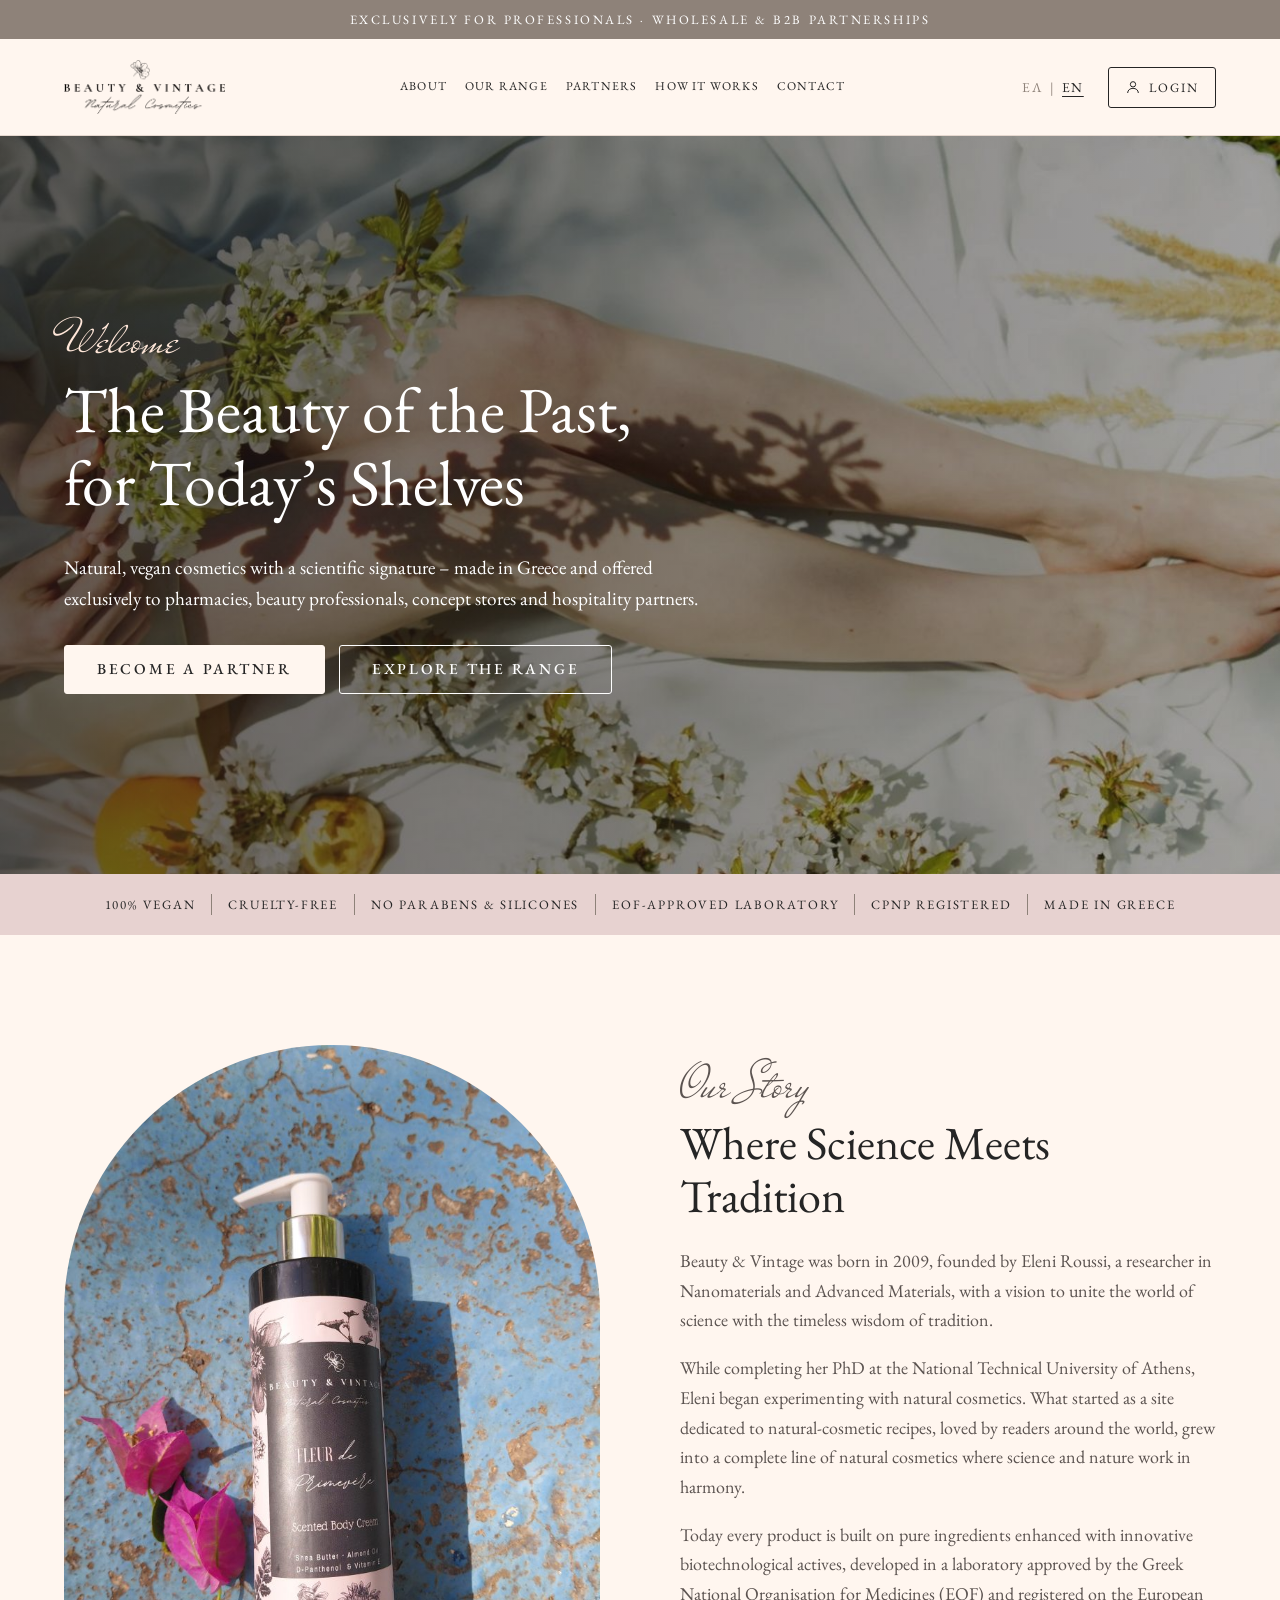
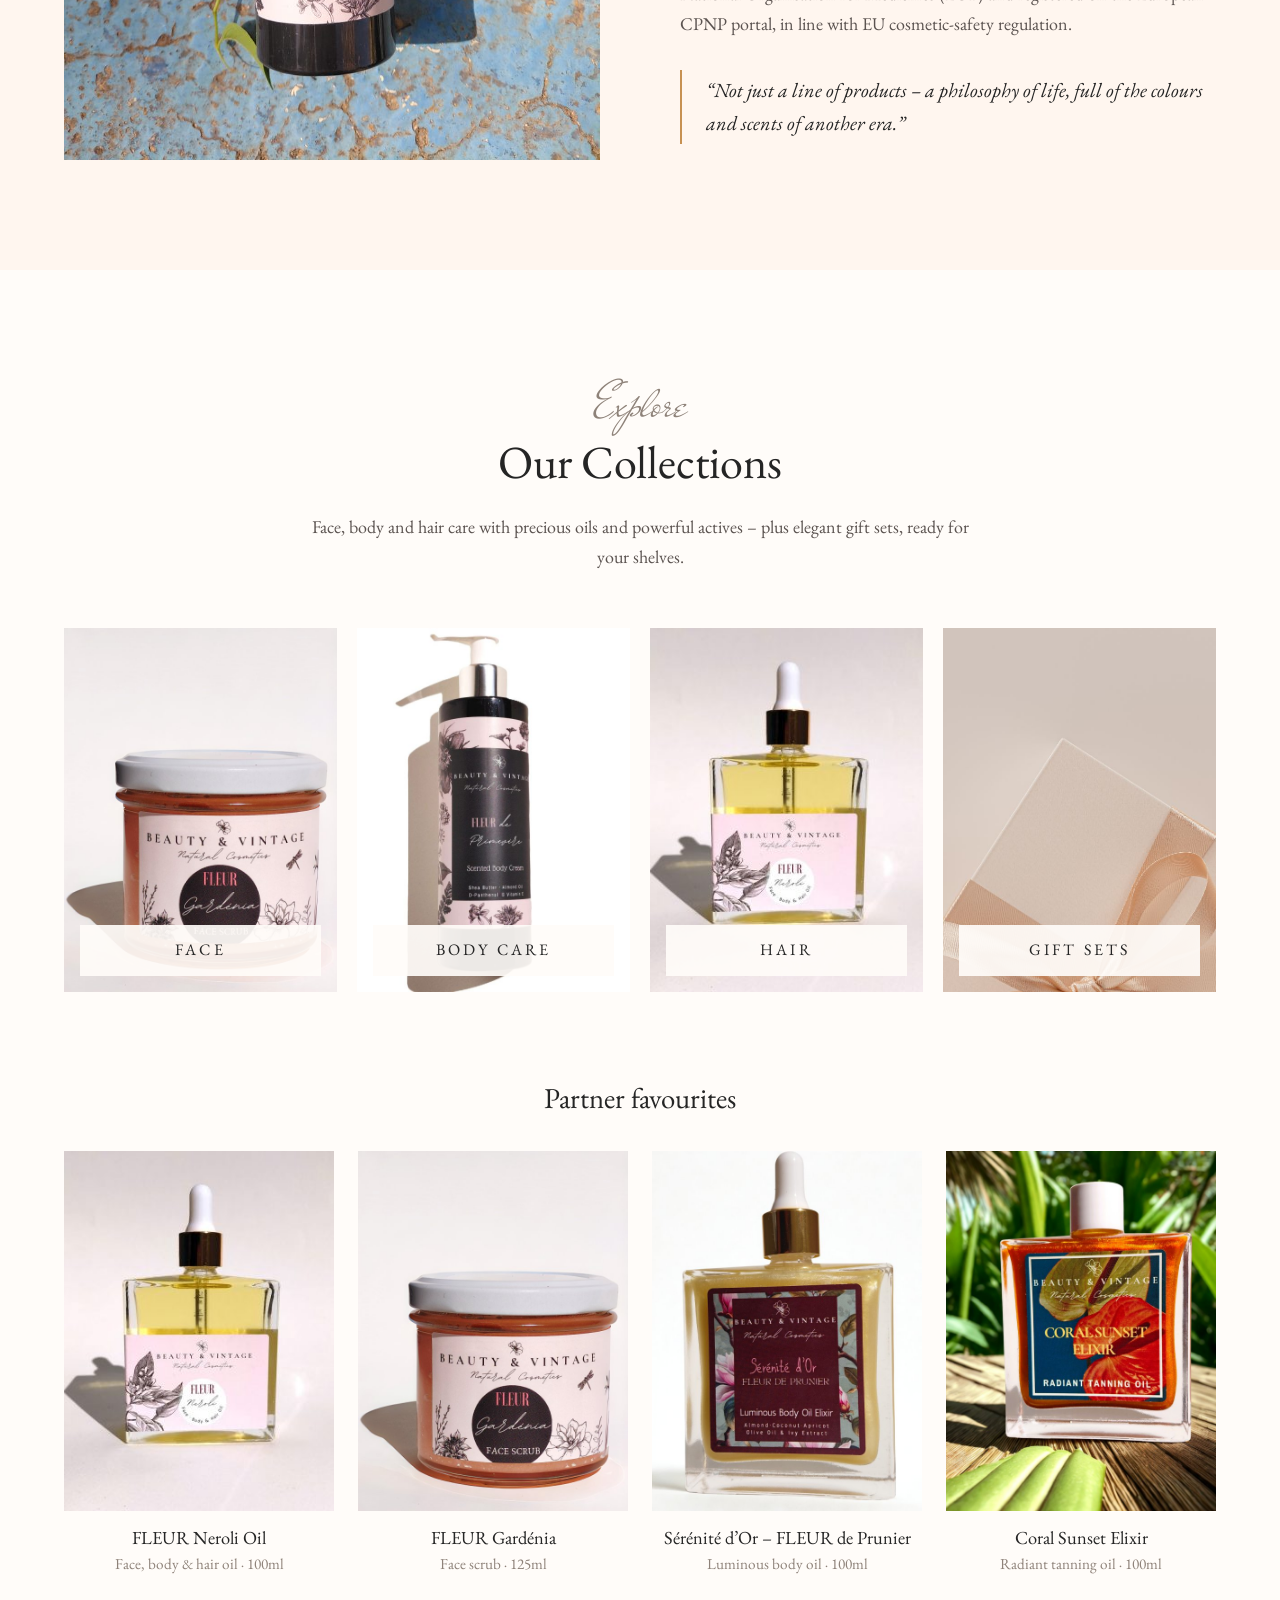
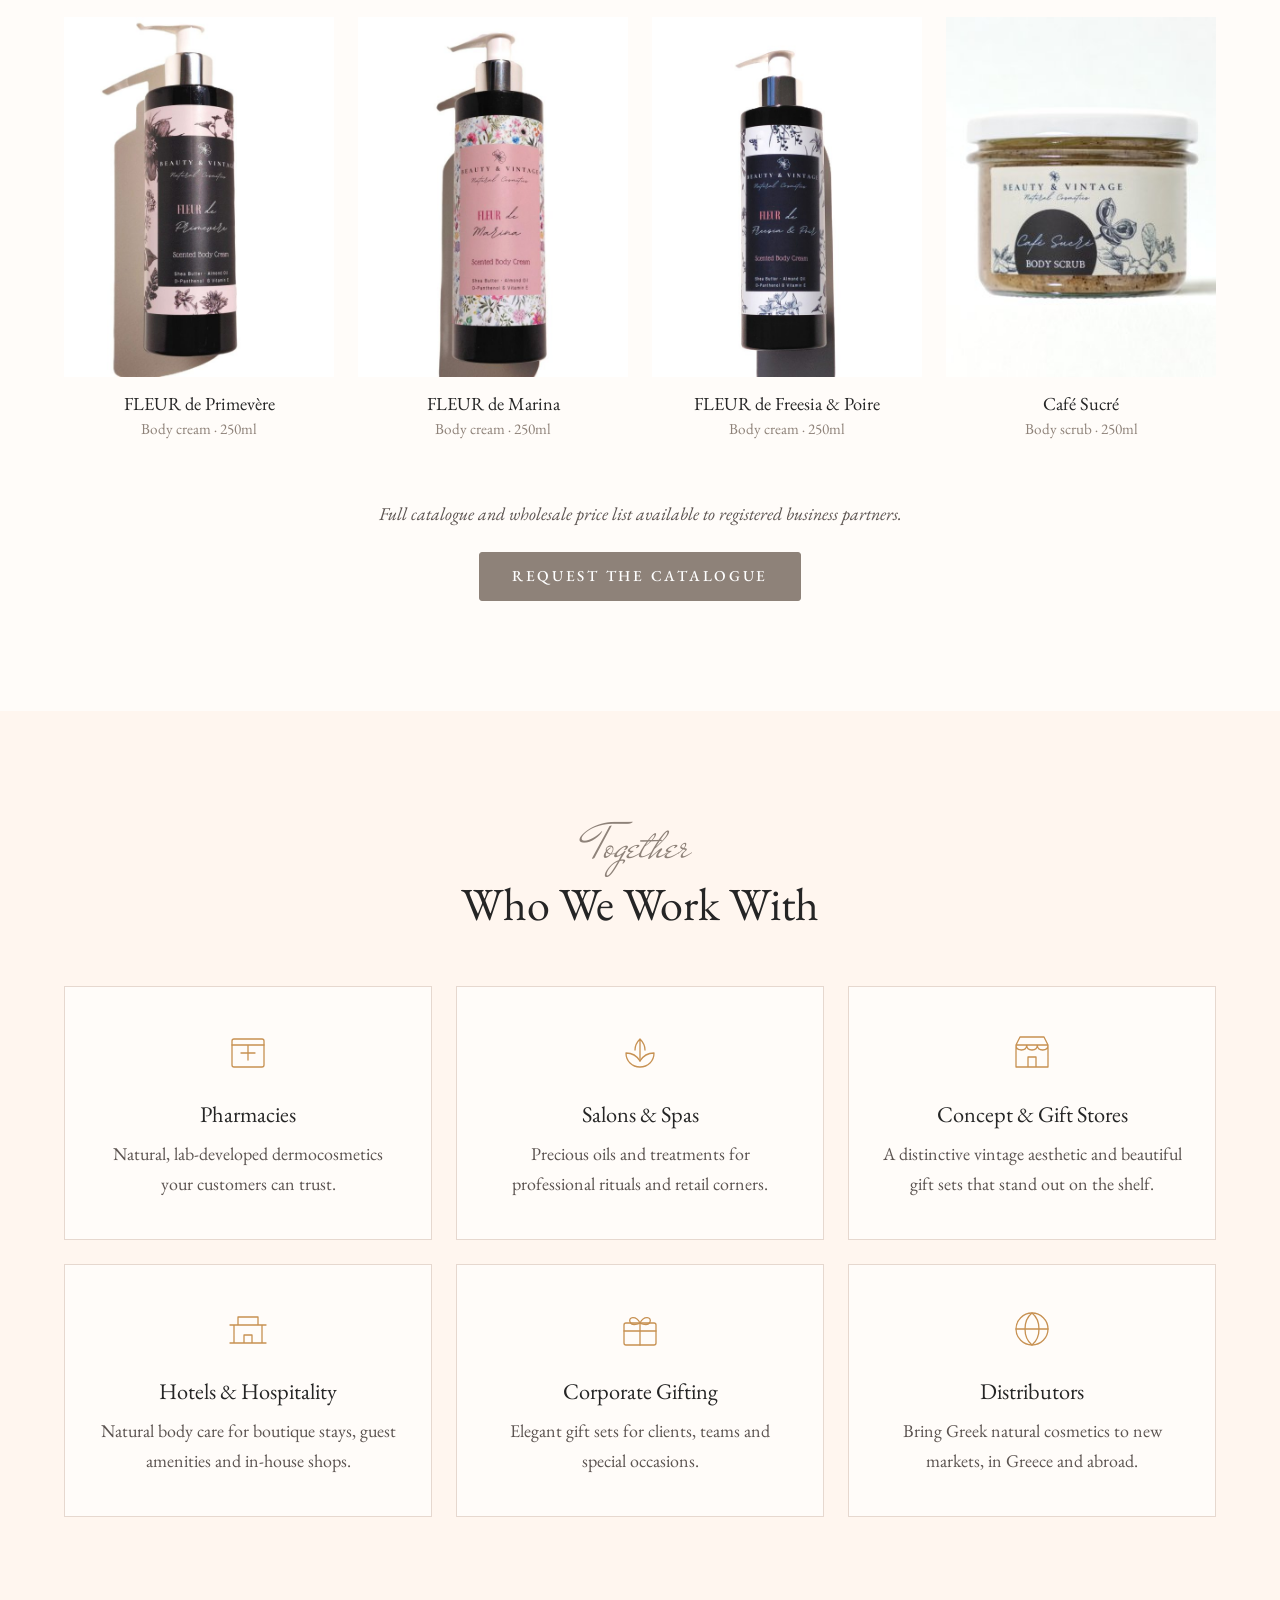
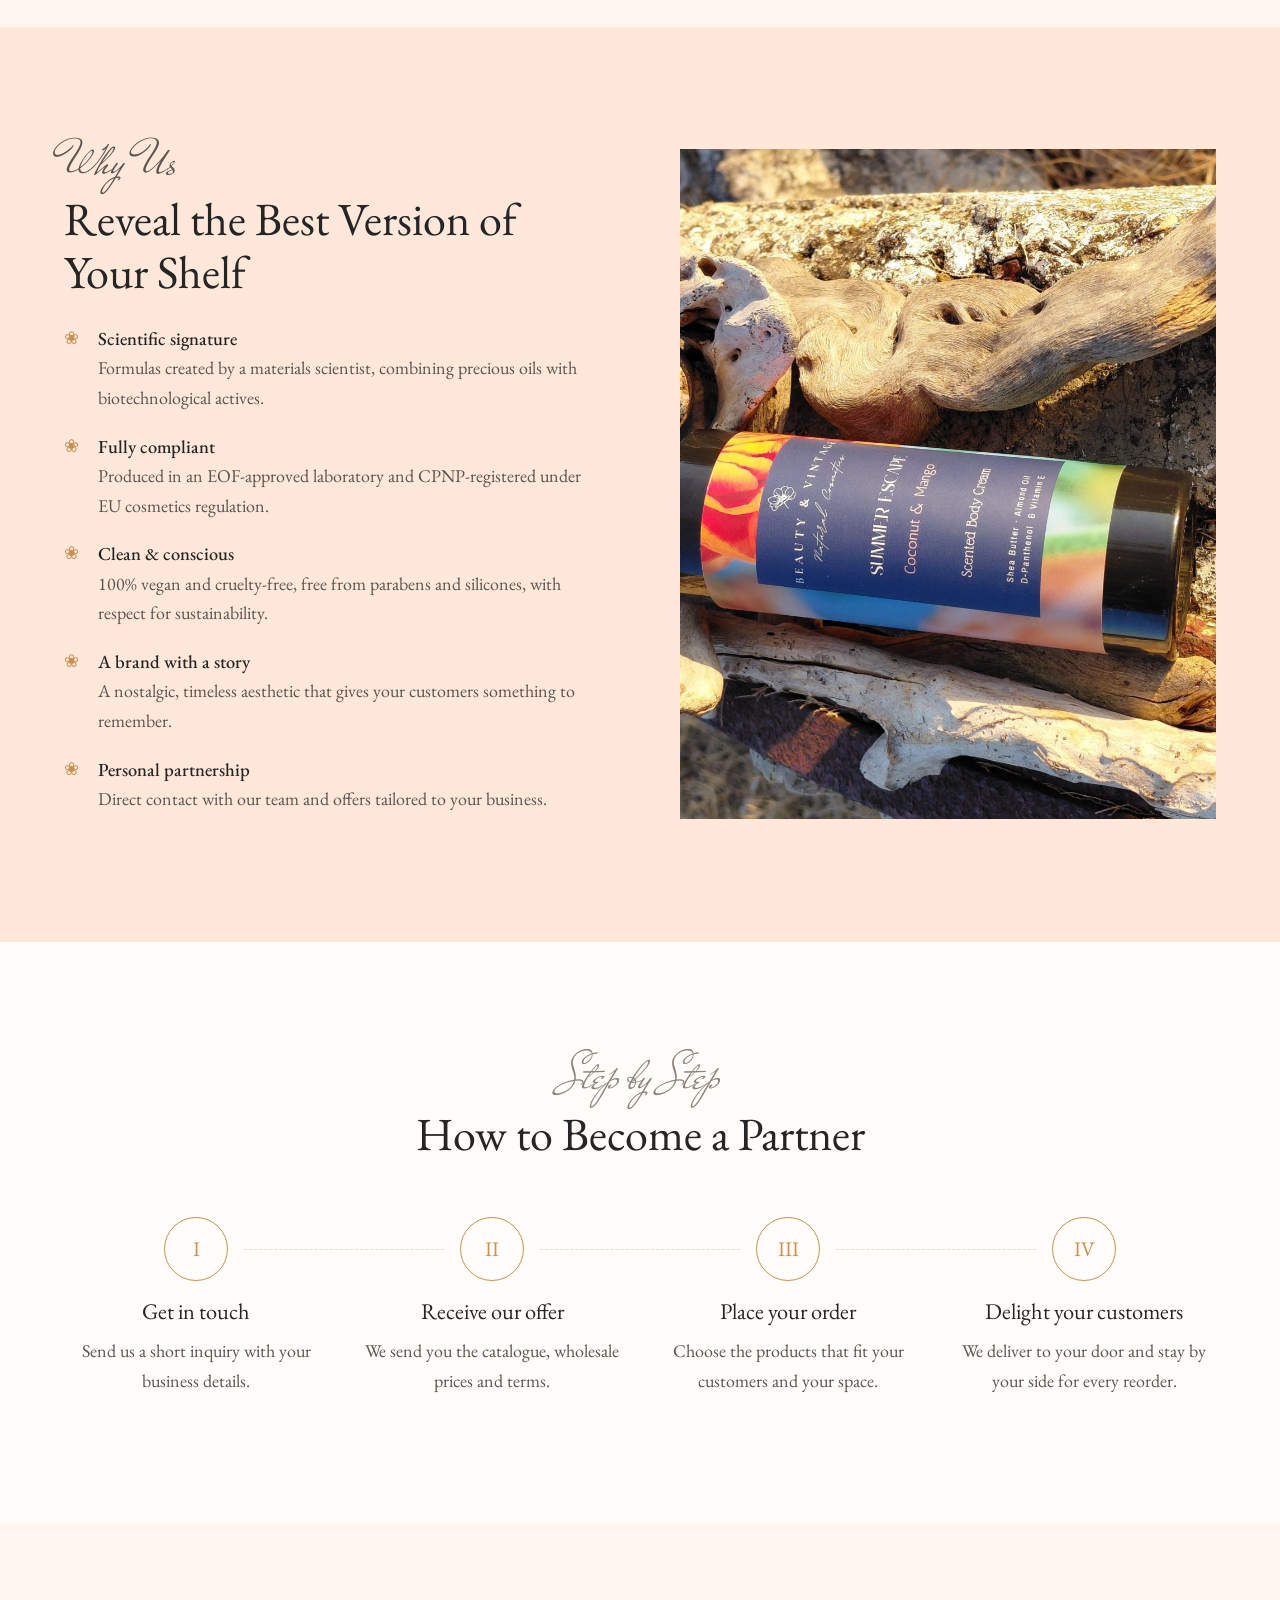
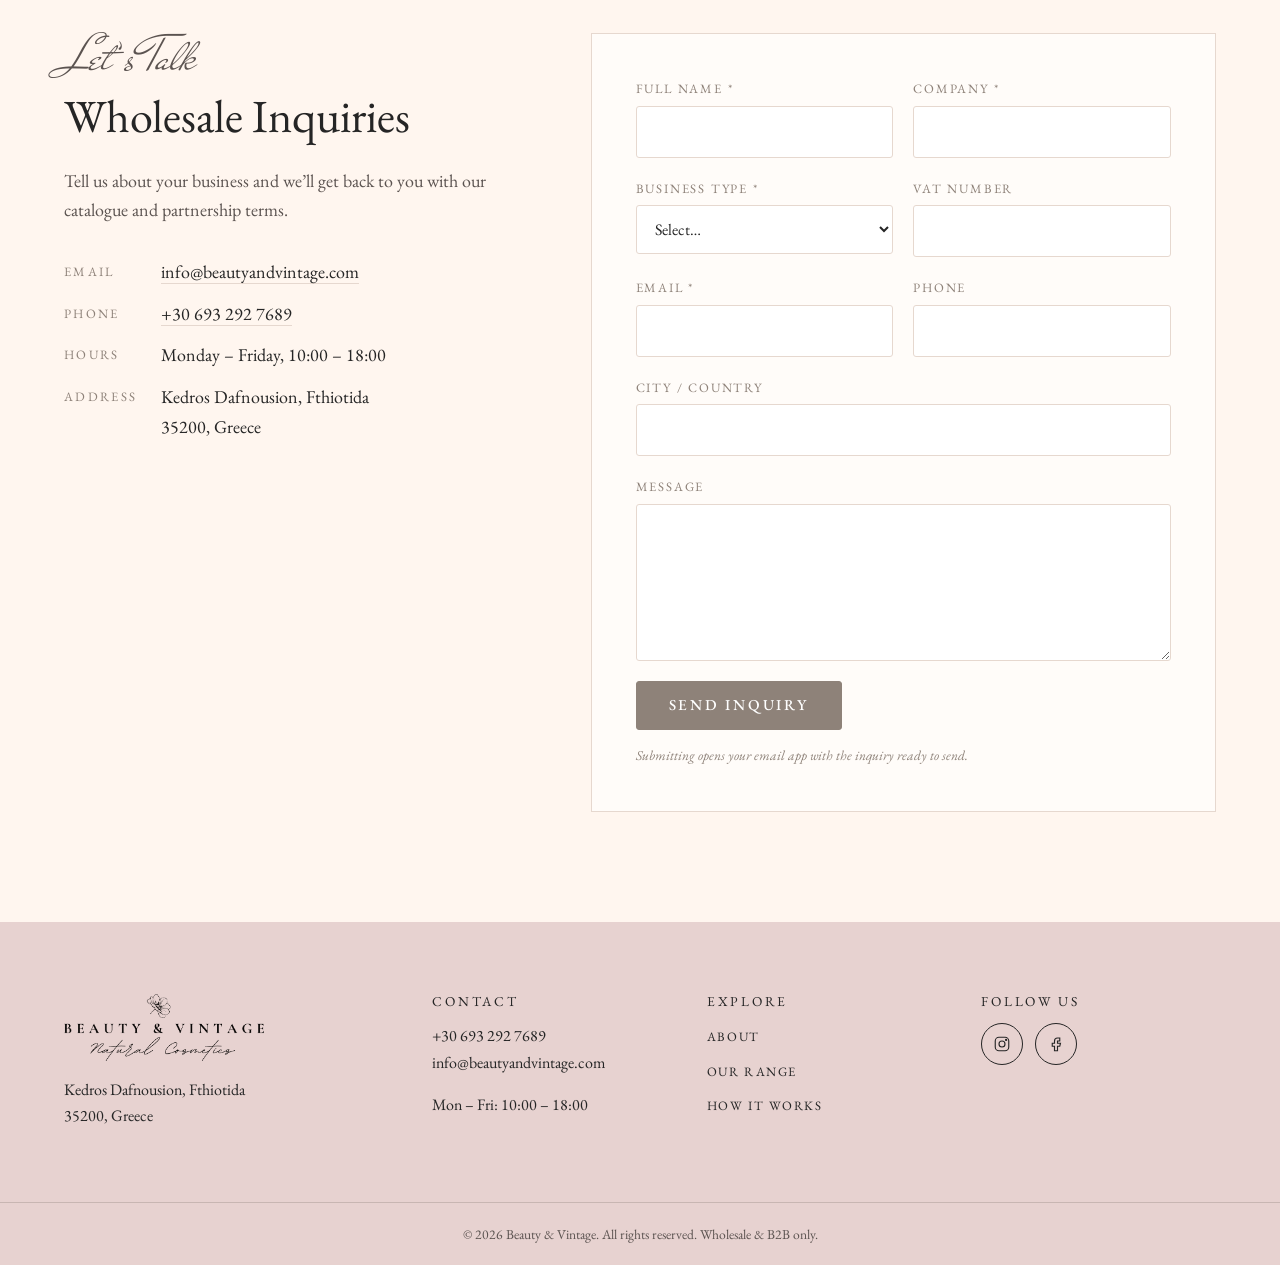
==== commit ea3aeee3: "removed all links to retailers" ====
--- a/index.html
+++ b/index.html
@@ -313,6 +313,7 @@
     </section>
 
     <!-- Consumer notice -->
+     <!--
     <section class="notice-band">
       <div class="container notice-band__inner">
         <div>
@@ -322,6 +323,7 @@
         <a href="https://beautyandvintage.com/" class="btn btn--light" target="_blank" rel="noopener"><span lang="en">Visit the retail store</span><span lang="el">Μετάβαση στο κατάστημα</span></a>
       </div>
     </section>
+  -->
 
     <!-- Contact -->
     <section class="contact section" id="contact">
@@ -415,7 +417,7 @@
           <li><a href="#about"><span lang="en">About</span><span lang="el">Η εταιρία</span></a></li>
           <li><a href="#range"><span lang="en">Our range</span><span lang="el">Προϊόντα</span></a></li>
           <li><a href="#how"><span lang="en">How it works</span><span lang="el">Διαδικασία</span></a></li>
-          <li><a href="https://beautyandvintage.com/" target="_blank" rel="noopener"><span lang="en">Retail store</span><span lang="el">Κατάστημα λιανικής</span></a></li>
+         <!-- <li><a href="https://beautyandvintage.com/" target="_blank" rel="noopener"><span lang="en">Retail store</span><span lang="el">Κατάστημα λιανικής</span></a></li> -->
         </ul>
       </div>
       <div>
@@ -456,7 +458,7 @@
       <h2><span lang="en">We Sell to Businesses Only</span><span lang="el">Πωλούμε Μόνο σε Επαγγελματίες</span></h2>
       <p><span lang="en">Thank you for your interest in Beauty &amp; Vintage! This website is dedicated exclusively to <strong>B2B / wholesale</strong> partners, so we are unable to accept personal orders or customer accounts here.</span><span lang="el">Σας ευχαριστούμε για το ενδιαφέρον σας για το Beauty &amp; Vintage! Η ιστοσελίδα αυτή απευθύνεται αποκλειστικά σε <strong>επαγγελματίες / χονδρική</strong>, επομένως δεν μπορούμε να δεχθούμε προσωπικές παραγγελίες ή λογαριασμούς πελατών.</span></p>
       <p><span lang="en">To purchase our products for yourself, please <strong>visit one of our retailers</strong>.</span><span lang="el">Για να αγοράσετε τα προϊόντα μας για προσωπική χρήση, παρακαλούμε <strong>επισκεφθείτε ένα από τα σημεία λιανικής πώλησης</strong>.</span></p>
-      <a href="https://beautyandvintage.com/" class="btn btn--block" target="_blank" rel="noopener"><span lang="en">Visit the retail store</span><span lang="el">Μετάβαση στο κατάστημα λιανικής</span></a>
+      <a href="https://www.tofarmakeiomou.gr/" class="btn btn--block" target="_blank" rel="noopener"><span lang="en">Visit a retailer</span><span lang="el">Μετάβαση σε κατάστημα λιανικής</span></a>
       <p class="modal__small">
         <span lang="en">Are you a business?</span><span lang="el">Είστε επαγγελματίας;</span>
         <a href="#contact" data-close-modal><span lang="en">Request a partner account</span><span lang="el">Ζητήστε λογαριασμό συνεργάτη</span></a>
